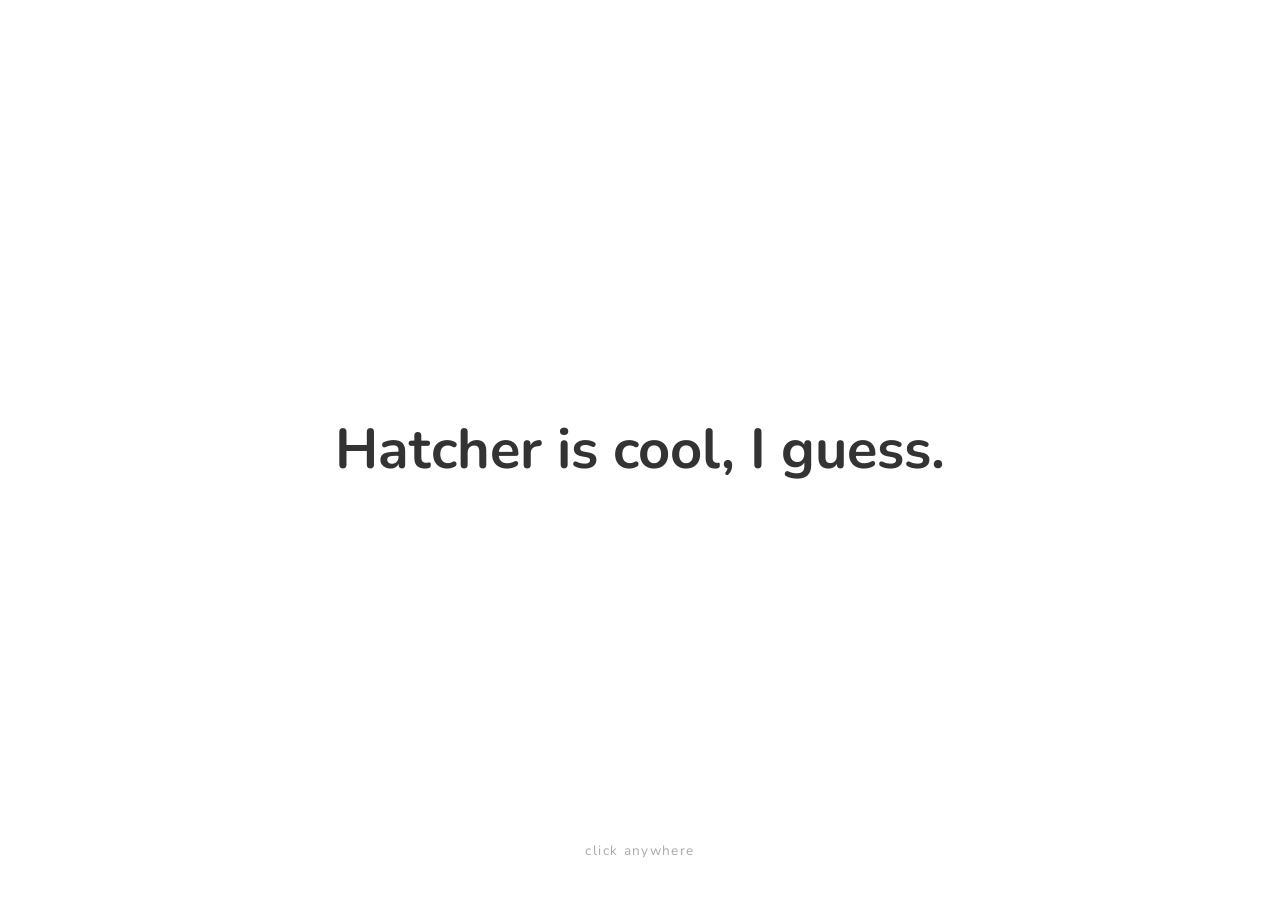
==== index.html @ 6a321640 "Initial: Hatcher landing page with click-activated transformation" ====
<!DOCTYPE html>
<html lang="en">
<head>
  <meta charset="UTF-8">
  <meta name="viewport" content="width=device-width, initial-scale=1.0">
  <title>Hatcher</title>
  <link href="https://fonts.googleapis.com/css2?family=Nunito:wght@400;700&family=Playfair+Display:wght@400;700&display=swap" rel="stylesheet">
  <style>
    *, *::before, *::after { margin: 0; padding: 0; box-sizing: border-box; }

    body {
      width: 100vw;
      height: 100vh;
      overflow: hidden;
      background: #ffffff;
      display: flex;
      align-items: center;
      justify-content: center;
      cursor: pointer;
      transition: background 1.5s cubic-bezier(0.4, 0, 0.2, 1);
      font-family: 'Nunito', sans-serif;
    }

    body.activated {
      background: linear-gradient(135deg, #0a0e27 0%, #1a1a5e 40%, #2563eb 100%);
    }

    .content {
      text-align: center;
      position: relative;
      z-index: 2;
    }

    /* Main text — casual mode */
    .text-casual {
      font-family: 'Nunito', sans-serif;
      font-size: clamp(2rem, 5vw, 3.5rem);
      font-weight: 700;
      color: #333;
      transition: all 1.2s cubic-bezier(0.4, 0, 0.2, 1);
      animation: wobble 3s ease-in-out infinite;
      line-height: 1.4;
    }

    body.activated .text-casual {
      opacity: 0;
      transform: scale(0.95);
    }

    /* Main text — professional mode */
    .text-pro {
      font-family: 'Playfair Display', serif;
      font-size: clamp(2.5rem, 6vw, 4.5rem);
      font-weight: 700;
      color: #fff;
      letter-spacing: 0.04em;
      opacity: 0;
      transform: scale(0.8);
      transition: all 1.4s cubic-bezier(0.4, 0, 0.2, 1) 0.3s;
      text-shadow: 0 0 40px rgba(37, 99, 235, 0.5), 0 0 80px rgba(37, 99, 235, 0.2);
      position: absolute;
      top: 50%;
      left: 50%;
      transform: translate(-50%, -50%) scale(0.8);
      white-space: nowrap;
    }

    body.activated .text-pro {
      opacity: 1;
      transform: translate(-50%, -50%) scale(1);
    }

    /* Tagline */
    .tagline {
      font-family: 'Nunito', sans-serif;
      font-size: clamp(0.9rem, 2vw, 1.3rem);
      color: rgba(255, 255, 255, 0.6);
      letter-spacing: 0.15em;
      text-transform: uppercase;
      opacity: 0;
      transform: translateY(20px);
      transition: all 1s cubic-bezier(0.4, 0, 0.2, 1) 1s;
      position: absolute;
      top: calc(50% + 3rem);
      left: 50%;
      transform: translate(-50%, 20px);
      white-space: nowrap;
    }

    body.activated .tagline {
      opacity: 1;
      transform: translate(-50%, 0);
    }

    /* Click hint */
    .hint {
      position: fixed;
      bottom: 2.5rem;
      left: 50%;
      transform: translateX(-50%);
      font-size: 0.85rem;
      color: #aaa;
      letter-spacing: 0.1em;
      animation: pulse 2s ease-in-out infinite;
      transition: opacity 0.6s ease;
      z-index: 3;
    }

    body.activated .hint {
      opacity: 0;
      pointer-events: none;
    }

    /* Sparkle particles */
    .sparkle {
      position: fixed;
      pointer-events: none;
      border-radius: 50%;
      z-index: 10;
      animation: sparkle-fly 1.2s cubic-bezier(0.25, 0.46, 0.45, 0.94) forwards;
    }

    /* Floating shapes */
    .floating-shape {
      position: fixed;
      pointer-events: none;
      z-index: 1;
      opacity: 0;
      transition: opacity 2s ease 0.5s;
    }

    body.activated .floating-shape {
      opacity: 1;
      animation: float-drift linear infinite;
    }

    @keyframes wobble {
      0%, 100% { transform: translateY(0) rotate(0deg); }
      25% { transform: translateY(-4px) rotate(-0.5deg); }
      75% { transform: translateY(4px) rotate(0.5deg); }
    }

    @keyframes pulse {
      0%, 100% { opacity: 0.4; }
      50% { opacity: 0.8; }
    }

    @keyframes sparkle-fly {
      0% { transform: translate(0, 0) scale(1); opacity: 1; }
      100% { transform: translate(var(--tx), var(--ty)) scale(0); opacity: 0; }
    }

    @keyframes float-drift {
      0% { transform: translateY(110vh) rotate(0deg); }
      100% { transform: translateY(-20vh) rotate(360deg); }
    }

    /* Responsive */
    @media (max-width: 600px) {
      .text-pro { font-size: 2rem; }
      .tagline { font-size: 0.75rem; top: calc(50% + 2.2rem); }
    }
  </style>
</head>
<body>
  <div class="content">
    <div class="text-casual">Hatcher is cool, I guess.</div>
    <div class="text-pro">Hatcher is cool!</div>
  </div>
  <div class="tagline">Transforming developer workflows</div>
  <div class="hint">click anywhere</div>

  <script>
    let activated = false;

    document.body.addEventListener('click', function(e) {
      if (activated) return;
      activated = true;

      // Trigger the transformation
      document.body.classList.add('activated');

      // Spawn sparkles at click point
      for (let i = 0; i < 24; i++) {
        spawnSparkle(e.clientX, e.clientY);
      }

      // Spawn floating shapes after a beat
      setTimeout(spawnShapes, 800);
    });

    function spawnSparkle(cx, cy) {
      const sparkle = document.createElement('div');
      sparkle.className = 'sparkle';

      const size = Math.random() * 6 + 2;
      const angle = Math.random() * Math.PI * 2;
      const distance = Math.random() * 200 + 80;
      const tx = Math.cos(angle) * distance;
      const ty = Math.sin(angle) * distance;

      const colors = ['#2563eb', '#60a5fa', '#93c5fd', '#ffffff', '#c4b5fd', '#818cf8'];
      const color = colors[Math.floor(Math.random() * colors.length)];

      sparkle.style.cssText = `
        left: ${cx}px; top: ${cy}px;
        width: ${size}px; height: ${size}px;
        background: ${color};
        box-shadow: 0 0 ${size * 2}px ${color};
        --tx: ${tx}px; --ty: ${ty}px;
      `;

      document.body.appendChild(sparkle);
      setTimeout(() => sparkle.remove(), 1200);
    }

    function spawnShapes() {
      const shapes = [
        { type: 'circle', size: 60, color: 'rgba(37, 99, 235, 0.08)' },
        { type: 'circle', size: 40, color: 'rgba(96, 165, 250, 0.06)' },
        { type: 'circle', size: 80, color: 'rgba(139, 92, 246, 0.05)' },
        { type: 'diamond', size: 30, color: 'rgba(37, 99, 235, 0.1)' },
        { type: 'diamond', size: 20, color: 'rgba(96, 165, 250, 0.08)' },
        { type: 'circle', size: 50, color: 'rgba(255, 255, 255, 0.04)' },
        { type: 'diamond', size: 35, color: 'rgba(139, 92, 246, 0.06)' },
      ];

      shapes.forEach((shape, i) => {
        const el = document.createElement('div');
        el.className = 'floating-shape';

        const left = Math.random() * 100;
        const duration = Math.random() * 15 + 15;
        const delay = Math.random() * 5;

        if (shape.type === 'circle') {
          el.style.cssText = `
            left: ${left}%;
            width: ${shape.size}px;
            height: ${shape.size}px;
            border-radius: 50%;
            border: 1px solid ${shape.color};
            background: ${shape.color.replace(/[\d.]+\)$/, '0.02)')};
            animation-duration: ${duration}s;
            animation-delay: ${delay}s;
          `;
        } else {
          el.style.cssText = `
            left: ${left}%;
            width: ${shape.size}px;
            height: ${shape.size}px;
            transform: rotate(45deg);
            border: 1px solid ${shape.color};
            background: ${shape.color.replace(/[\d.]+\)$/, '0.03)')};
            animation-duration: ${duration}s;
            animation-delay: ${delay}s;
          `;
        }

        document.body.appendChild(el);
      });
    }
  </script>
</body>
</html>
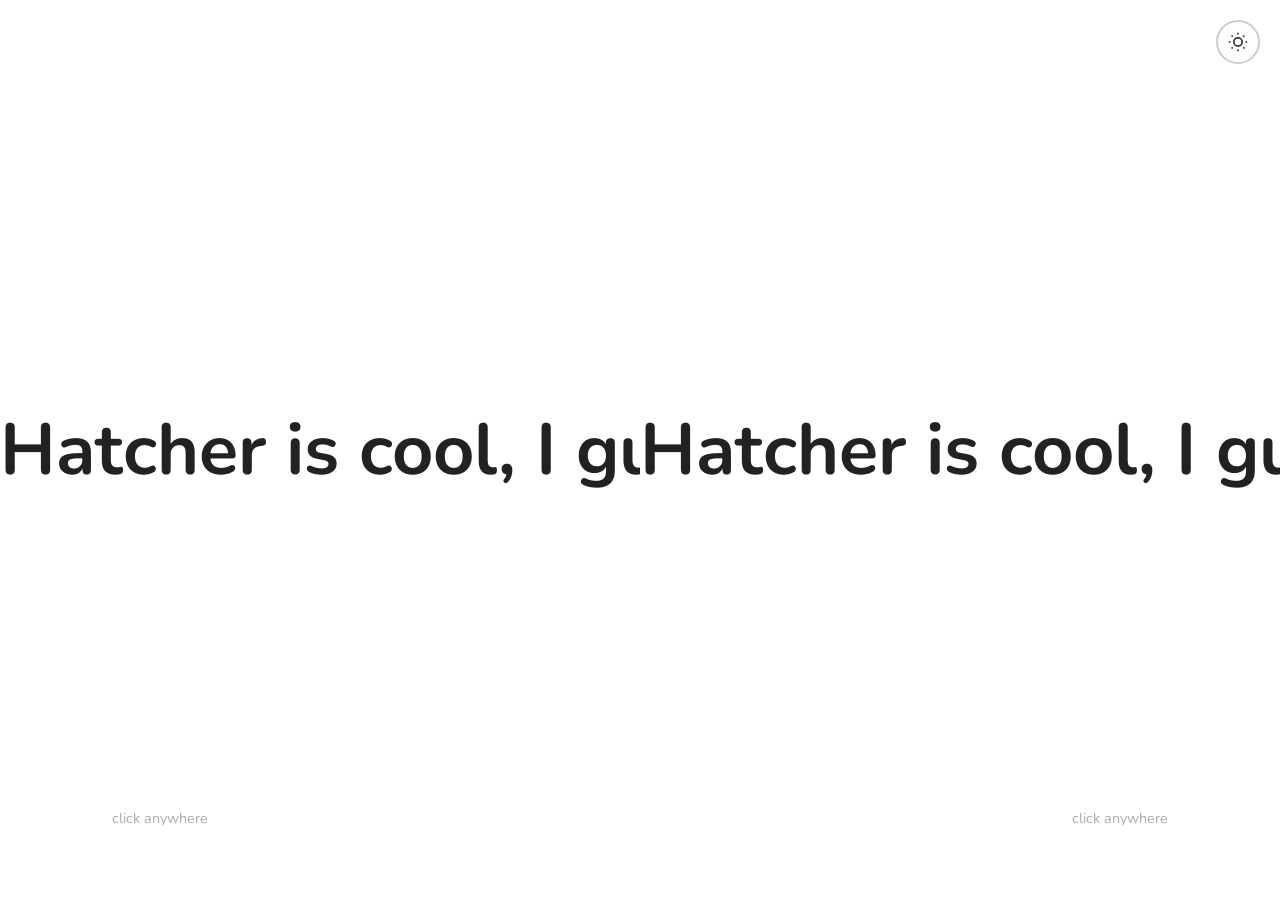
==== commit b0cdecfb: "Replace with Hatcher landing page + easter egg (click 5x Shift+A splits panels, reveals AI site)" ====
--- a/index.html
+++ b/index.html
@@ -1,265 +1,365 @@
 <!DOCTYPE html>
 <html lang="en">
 <head>
-  <meta charset="UTF-8">
-  <meta name="viewport" content="width=device-width, initial-scale=1.0">
-  <title>Hatcher</title>
-  <link href="https://fonts.googleapis.com/css2?family=Nunito:wght@400;700&family=Playfair+Display:wght@400;700&display=swap" rel="stylesheet">
-  <style>
-    *, *::before, *::after { margin: 0; padding: 0; box-sizing: border-box; }
-
-    body {
-      width: 100vw;
-      height: 100vh;
-      overflow: hidden;
-      background: #ffffff;
-      display: flex;
-      align-items: center;
-      justify-content: center;
-      cursor: pointer;
-      transition: background 1.5s cubic-bezier(0.4, 0, 0.2, 1);
-      font-family: 'Nunito', sans-serif;
-    }
-
-    body.activated {
-      background: linear-gradient(135deg, #0a0e27 0%, #1a1a5e 40%, #2563eb 100%);
-    }
-
-    .content {
-      text-align: center;
-      position: relative;
-      z-index: 2;
-    }
-
-    /* Main text — casual mode */
-    .text-casual {
-      font-family: 'Nunito', sans-serif;
-      font-size: clamp(2rem, 5vw, 3.5rem);
-      font-weight: 700;
-      color: #333;
-      transition: all 1.2s cubic-bezier(0.4, 0, 0.2, 1);
-      animation: wobble 3s ease-in-out infinite;
-      line-height: 1.4;
-    }
-
-    body.activated .text-casual {
-      opacity: 0;
-      transform: scale(0.95);
-    }
-
-    /* Main text — professional mode */
-    .text-pro {
-      font-family: 'Playfair Display', serif;
-      font-size: clamp(2.5rem, 6vw, 4.5rem);
-      font-weight: 700;
-      color: #fff;
-      letter-spacing: 0.04em;
-      opacity: 0;
-      transform: scale(0.8);
-      transition: all 1.4s cubic-bezier(0.4, 0, 0.2, 1) 0.3s;
-      text-shadow: 0 0 40px rgba(37, 99, 235, 0.5), 0 0 80px rgba(37, 99, 235, 0.2);
-      position: absolute;
-      top: 50%;
-      left: 50%;
-      transform: translate(-50%, -50%) scale(0.8);
-      white-space: nowrap;
-    }
-
-    body.activated .text-pro {
-      opacity: 1;
-      transform: translate(-50%, -50%) scale(1);
-    }
-
-    /* Tagline */
-    .tagline {
-      font-family: 'Nunito', sans-serif;
-      font-size: clamp(0.9rem, 2vw, 1.3rem);
-      color: rgba(255, 255, 255, 0.6);
-      letter-spacing: 0.15em;
-      text-transform: uppercase;
-      opacity: 0;
-      transform: translateY(20px);
-      transition: all 1s cubic-bezier(0.4, 0, 0.2, 1) 1s;
-      position: absolute;
-      top: calc(50% + 3rem);
-      left: 50%;
-      transform: translate(-50%, 20px);
-      white-space: nowrap;
-    }
-
-    body.activated .tagline {
-      opacity: 1;
-      transform: translate(-50%, 0);
-    }
-
-    /* Click hint */
-    .hint {
-      position: fixed;
-      bottom: 2.5rem;
-      left: 50%;
-      transform: translateX(-50%);
-      font-size: 0.85rem;
-      color: #aaa;
-      letter-spacing: 0.1em;
-      animation: pulse 2s ease-in-out infinite;
-      transition: opacity 0.6s ease;
-      z-index: 3;
-    }
-
-    body.activated .hint {
-      opacity: 0;
-      pointer-events: none;
-    }
-
-    /* Sparkle particles */
-    .sparkle {
-      position: fixed;
-      pointer-events: none;
-      border-radius: 50%;
-      z-index: 10;
-      animation: sparkle-fly 1.2s cubic-bezier(0.25, 0.46, 0.45, 0.94) forwards;
-    }
-
-    /* Floating shapes */
-    .floating-shape {
-      position: fixed;
-      pointer-events: none;
-      z-index: 1;
-      opacity: 0;
-      transition: opacity 2s ease 0.5s;
-    }
-
-    body.activated .floating-shape {
-      opacity: 1;
-      animation: float-drift linear infinite;
-    }
-
-    @keyframes wobble {
-      0%, 100% { transform: translateY(0) rotate(0deg); }
-      25% { transform: translateY(-4px) rotate(-0.5deg); }
-      75% { transform: translateY(4px) rotate(0.5deg); }
-    }
-
-    @keyframes pulse {
-      0%, 100% { opacity: 0.4; }
-      50% { opacity: 0.8; }
-    }
-
-    @keyframes sparkle-fly {
-      0% { transform: translate(0, 0) scale(1); opacity: 1; }
-      100% { transform: translate(var(--tx), var(--ty)) scale(0); opacity: 0; }
-    }
-
-    @keyframes float-drift {
-      0% { transform: translateY(110vh) rotate(0deg); }
-      100% { transform: translateY(-20vh) rotate(360deg); }
-    }
-
-    /* Responsive */
-    @media (max-width: 600px) {
-      .text-pro { font-size: 2rem; }
-      .tagline { font-size: 0.75rem; top: calc(50% + 2.2rem); }
-    }
-  </style>
+<meta charset="UTF-8">
+<meta name="viewport" content="width=device-width, initial-scale=1.0">
+<title>Hatcher</title>
+<link href="https://fonts.googleapis.com/css2?family=Nunito:wght@400;700&display=swap" rel="stylesheet">
+<style>
+* { margin: 0; padding: 0; box-sizing: border-box; }
+html, body { width: 100%; height: 100%; overflow: hidden; background: #0a0e27; font-family: 'Nunito', sans-serif; }
+body.easter-egg { overflow-y: auto; }
+
+/* AI site behind the overlay */
+#ai-site {
+  position: fixed; inset: 0; z-index: 0;
+  overflow-y: auto; background: #06060a;
+  opacity: 0; transition: opacity 0.8s ease 0.4s;
+  pointer-events: none;
+}
+#ai-site.visible { opacity: 1; pointer-events: auto; }
+
+/* Hatcher overlay — splits into two panels via JS */
+#hatcher-wrap {
+  position: fixed; inset: 0; z-index: 10;
+  display: flex;
+  transition: none;
+}
+.hatch-half {
+  flex: 1;
+  position: relative;
+  overflow: hidden;
+  background: #fff;
+  transition: transform 1.2s cubic-bezier(0.77, 0, 0.18, 1);
+  transform: translateX(0);
+}
+body.dark .hatch-half { background: #2a2a2a; }
+
+body.easter-egg .hatch-half.left  { transform: translateX(-100%); }
+body.easter-egg .hatch-half.right { transform: translateX(100%); }
+body.easter-egg #hatcher-wrap { pointer-events: none; }
+
+/* Each half repeats the scene, clipped to its side */
+.half-scene {
+  position: absolute;
+  top: 0;
+  width: 200%;
+  height: 100%;
+}
+.hatch-half.left  .half-scene { left: 0; clip-path: inset(0 50% 0 0); }
+.hatch-half.right .half-scene { left: -100%; clip-path: inset(0 0 0 50%); }
+
+canvas {
+  position: absolute;
+  top: 0;
+  width: 50%;
+  height: 100%;
+  z-index: 2;
+  pointer-events: none;
+  display: block;
+}
+canvas.active { pointer-events: auto; }
+.hatch-half.right .half-scene canvas { left: 0; }
+
+.scene-text {
+  position: absolute;
+  top: 50%;
+  width: 50%;
+  transform: translateY(-50%);
+  z-index: 1;
+  text-align: center;
+  pointer-events: none;
+}
+.hatch-half.left  .scene-text { left: 0; }
+.hatch-half.right .scene-text { left: 50%; }
+
+h1 { font-size: clamp(2rem, 6vw, 4.5rem); font-weight: 700; color: #222; display: inline-block; white-space: nowrap; transition: color 0.4s; }
+body.dark h1 { color: #fff; }
+.title-casual { animation: wobble 3s ease-in-out infinite; display: inline; }
+.title-pro { opacity: 0; letter-spacing: 0.04em; display: none; }
+.title-pro .glow { text-shadow: 0 0 30px rgba(99, 102, 241, 0.25); }
+
+.letter { display: inline-block; transition: opacity 0.3s; }
+
+@keyframes wobble { 0%, 100% { transform: translateY(0) rotate(0deg); } 25% { transform: translateY(-4px) rotate(-0.5deg); } 75% { transform: translateY(4px) rotate(0.5deg); } }
+
+.scene-hint {
+  position: absolute; bottom: 8%;
+  z-index: 1;
+  pointer-events: none;
+  white-space: nowrap;
+  animation: pulse 2s ease-in-out infinite;
+  font-size: 0.9rem;
+  color: #aaa;
+  width: 50%;
+  text-align: center;
+}
+body.dark .scene-hint { color: #666; }
+.hatch-half.left  .scene-hint { left: 0; }
+.hatch-half.right .scene-hint { left: 50%; }
+@keyframes pulse { 0%, 100% { opacity: 0.4; } 50% { opacity: 1; } }
+
+#darkBtn {
+  position: fixed; top: 20px; right: 20px; z-index: 20;
+  width: 44px; height: 44px; border-radius: 50%;
+  border: 2px solid #ccc; background: #fff; color: #333;
+  font-size: 1.2rem; cursor: pointer;
+  display: flex; align-items: center; justify-content: center;
+  transition: all 0.3s;
+}
+body.dark #darkBtn { background: #444; border-color: #666; color: #fff; }
+body.easter-egg #darkBtn { display: none; }
+
+#egg-counter {
+  position: fixed; top: 20px; left: 20px; z-index: 20;
+  background: rgba(0,0,0,0.65); color: #fff;
+  padding: 6px 14px; border-radius: 20px;
+  font-size: 0.8rem; font-family: 'Nunito', sans-serif;
+  opacity: 0; transition: opacity 0.3s;
+  pointer-events: none; white-space: nowrap;
+}
+#egg-counter.show { opacity: 1; }
+body.easter-egg #egg-counter { display: none; }
+</style>
 </head>
 <body>
-  <div class="content">
-    <div class="text-casual">Hatcher is cool, I guess.</div>
-    <div class="text-pro">Hatcher is cool!</div>
+
+<div id="egg-counter"></div>
+
+<button id="darkBtn" title="Toggle dark mode">
+<svg width="20" height="20" viewBox="0 0 24 24" fill="none" stroke="currentColor" stroke-width="2"><circle cx="12" cy="12" r="5"/><line x1="12" y1="1" x2="12" y2="3"/><line x1="12" y1="21" x2="12" y2="23"/><line x1="4.22" y1="4.22" x2="5.64" y2="5.64"/><line x1="18.36" y1="18.36" x2="19.78" y2="19.78"/><line x1="1" y1="12" x2="3" y2="12"/><line x1="21" y1="12" x2="23" y2="12"/><line x1="4.22" y1="19.78" x2="5.64" y2="18.36"/><line x1="18.36" y1="5.64" x2="19.78" y2="4.22"/></svg>
+</button>
+
+<div id="ai-site"></div>
+
+<div id="hatcher-wrap">
+  <!-- LEFT HALF -->
+  <div class="hatch-half left">
+    <div class="half-scene">
+      <canvas></canvas>
+      <div class="scene-text">
+        <h1><span class="title-casual">Hatcher is cool, <span class="iguess"><span class="letter">I</span> <span class="letter">g</span><span class="letter">u</span><span class="letter">e</span><span class="letter">s</span><span class="letter">s</span></span><span class="period">.</span></span><span class="title-pro"><span class="glow">Hatcher is cool!</span></span></h1>
+      </div>
+    </div>
+    <div class="scene-hint">click anywhere</div>
   </div>
-  <div class="tagline">Transforming developer workflows</div>
-  <div class="hint">click anywhere</div>
-
-  <script>
-    let activated = false;
-
-    document.body.addEventListener('click', function(e) {
-      if (activated) return;
-      activated = true;
-
-      // Trigger the transformation
-      document.body.classList.add('activated');
-
-      // Spawn sparkles at click point
-      for (let i = 0; i < 24; i++) {
-        spawnSparkle(e.clientX, e.clientY);
+  <!-- RIGHT HALF -->
+  <div class="hatch-half right">
+    <div class="half-scene">
+      <canvas></canvas>
+      <div class="scene-text">
+        <h1><span class="title-casual">Hatcher is cool, <span class="iguess"><span class="letter">I</span> <span class="letter">g</span><span class="letter">u</span><span class="letter">e</span><span class="letter">s</span><span class="letter">s</span></span><span class="period">.</span></span><span class="title-pro"><span class="glow">Hatcher is cool!</span></span></h1>
+      </div>
+    </div>
+    <div class="scene-hint">click anywhere</div>
+  </div>
+</div>
+
+<script>
+// ===== EASTER EGG: click 5x then Shift+A =====
+let clickCount = 0;
+const eggBadge = document.getElementById('egg-counter');
+
+document.addEventListener('click', () => {
+  if (document.body.classList.contains('easter-egg')) return;
+  clickCount++;
+  eggBadge.textContent = clickCount + ' / 5';
+  eggBadge.classList.add('show');
+  clearTimeout(window._et);
+  if (clickCount < 5) {
+    window._et = setTimeout(() => eggBadge.classList.remove('show'), 1500);
+  } else {
+    eggBadge.textContent = '\u2713 5 / 5 \u2014 hold Shift + press A';
+    window._et = setTimeout(() => eggBadge.classList.remove('show'), 2500);
+  }
+}, true);
+
+document.addEventListener('keydown', function(e) {
+  if (clickCount >= 5 && e.shiftKey && (e.key === 'a' || e.key === 'A')) {
+    document.body.classList.add('easter-egg');
+    const ai = document.getElementById('ai-site');
+    ai.classList.add('visible');
+    fetch('ai-site/index.html')
+      .then(r => r.text())
+      .then(html => {
+        ai.innerHTML = html;
+        ai.querySelectorAll('script').forEach(s => {
+          const ns = document.createElement('script');
+          Array.from(s.attributes).forEach(a => ns.setAttribute(a.name, a.value));
+          ns.textContent = s.textContent;
+          s.parentNode.replaceChild(ns, s);
+        });
+      })
+      .catch(() => { ai.innerHTML = '<iframe src="ai-site/index.html" style="width:100%;height:100%;border:none;"></iframe>'; });
+  }
+});
+
+// ===== HATCHER PHYSICS =====
+const canvases = document.querySelectorAll('.hatch-half canvas');
+const ctxL = canvases[0].getContext('2d');
+const ctxR = canvases[1].getContext('2d');
+
+let W, H, dpr;
+let particles = [];
+let dragging = null, dragOffX = 0, dragOffY = 0;
+let activated = false;
+let prevPointer = null, prevTime = 0, throwVx = 0, throwVy = 0;
+
+const COLORS = ['#f472b6','#a78bfa','#60a5fa','#34d399','#fbbf24','#fb923c','#f87171','#c084fc','#22d3ee','#e879f9'];
+
+function resize() {
+  dpr = window.devicePixelRatio || 1;
+  W = window.innerWidth; H = window.innerHeight;
+  const hw = Math.ceil(W * 0.5);
+  canvases.forEach(c => { c.width = hw * dpr; c.height = H * dpr; });
+  ctxL.setTransform(dpr, 0, 0, dpr, 0, 0);
+  ctxR.setTransform(dpr, 0, 0, dpr, 0, 0);
+}
+resize();
+window.addEventListener('resize', resize);
+
+// Sync dark mode for right half (body class covers it via CSS)
+
+class Ball {
+  constructor(x, y, vx, vy, r, color) {
+    this.x = x; this.y = y; this.vx = vx; this.vy = vy; this.r = r; this.color = color; this.grounded = false;
+  }
+  update(dt) {
+    if (this === dragging) return;
+    this.vy += 1200 * dt;
+    this.x += this.vx * dt; this.y += this.vy * dt;
+    this.vx *= 0.998;
+    if (this.y + this.r > H) { this.y = H - this.r; this.vy *= -0.5; this.vx *= 0.85; if (Math.abs(this.vy) < 30) this.vy = 0; }
+    if (this.y - this.r < 0) { this.y = this.r; this.vy *= -0.5; }
+    if (this.x - this.r < 0) { this.x = this.r; this.vx *= -0.7; }
+    if (this.x + this.r > W) { this.x = W - this.r; this.vx *= -0.7; }
+  }
+  draw(ctx, ox) {
+    ctx.beginPath(); ctx.arc(this.x - ox, this.y, this.r, 0, Math.PI*2); ctx.fillStyle = this.color; ctx.fill();
+    ctx.beginPath(); ctx.arc(this.x - ox - this.r*0.25, this.y - this.r*0.25, this.r*0.35, 0, Math.PI*2); ctx.fillStyle = 'rgba(255,255,255,0.35)'; ctx.fill();
+  }
+}
+
+function collideBalls() {
+  for (let i = 0; i < particles.length; i++)
+    for (let j = i+1; j < particles.length; j++) {
+      const a=particles[i],b=particles[j],dx=b.x-a.x,dy=b.y-a.y,d=Math.sqrt(dx*dx+dy*dy),md=a.r+b.r;
+      if (d<md&&d>0) {
+        const nx=dx/d,ny=dy/d,o=md-d;
+        a.x-=nx*o*0.5;a.y-=ny*o*0.5;b.x+=nx*o*0.5;b.y+=ny*o*0.5;
+        const rvx=a.vx-b.vx,rvy=a.vy-b.vy,dot=rvx*nx+rvy*ny;
+        if(dot>0){a.vx-=dot*nx*0.5;a.vy-=dot*ny*0.5;b.vx+=dot*nx*0.5;b.vy+=dot*ny*0.5;}
       }
-
-      // Spawn floating shapes after a beat
-      setTimeout(spawnShapes, 800);
+    }
+}
+
+function spawnBurst(x, y, n) {
+  for (let i = 0; i < n; i++) {
+    const a = Math.random()*Math.PI*2, s = 80+Math.random()*350;
+    particles.push(new Ball(x, y, Math.cos(a)*s, Math.sin(a)*s-200, 5+Math.random()*12, COLORS[Math.floor(Math.random()*COLORS.length)]));
+  }
+}
+
+function activate() {
+  if (activated) return;
+  activated = true;
+  document.querySelectorAll('.scene-hint').forEach(h => {
+    h.style.transition = 'opacity 0.5s'; h.style.opacity = '0';
+    setTimeout(() => h.style.display = 'none', 500);
+  });
+  document.querySelectorAll('.iguess').forEach(iguess => {
+    const letters = iguess.querySelectorAll('.letter');
+    let delay = 0;
+    letters.forEach(el => {
+      setTimeout(() => {
+        const r = el.getBoundingClientRect();
+        spawnBurst(r.left + r.width/2, r.top + r.height/2, 5+Math.random()*4|0);
+        el.style.opacity = '0';
+      }, delay);
+      delay += 100;
     });
-
-    function spawnSparkle(cx, cy) {
-      const sparkle = document.createElement('div');
-      sparkle.className = 'sparkle';
-
-      const size = Math.random() * 6 + 2;
-      const angle = Math.random() * Math.PI * 2;
-      const distance = Math.random() * 200 + 80;
-      const tx = Math.cos(angle) * distance;
-      const ty = Math.sin(angle) * distance;
-
-      const colors = ['#2563eb', '#60a5fa', '#93c5fd', '#ffffff', '#c4b5fd', '#818cf8'];
-      const color = colors[Math.floor(Math.random() * colors.length)];
-
-      sparkle.style.cssText = `
-        left: ${cx}px; top: ${cy}px;
-        width: ${size}px; height: ${size}px;
-        background: ${color};
-        box-shadow: 0 0 ${size * 2}px ${color};
-        --tx: ${tx}px; --ty: ${ty}px;
-      `;
-
-      document.body.appendChild(sparkle);
-      setTimeout(() => sparkle.remove(), 1200);
+    const half = iguess.closest('.hatch-half');
+    setTimeout(() => {
+      const p = half.querySelector('.period');
+      if (p) { p.style.transition = 'opacity 0.3s'; p.style.opacity = '0'; }
+    }, delay);
+    setTimeout(() => {
+      const c = half.querySelector('.title-casual');
+      const pro = half.querySelector('.title-pro');
+      if (c) { c.style.transition = 'opacity 0.4s'; c.style.opacity = '0'; }
+      setTimeout(() => {
+        if (c) c.style.display = 'none';
+        if (pro) { pro.style.display = 'inline'; requestAnimationFrame(() => { pro.style.transition = 'opacity 0.6s'; pro.style.opacity = '1'; }); }
+      }, 400);
+    }, delay + 200);
+  });
+  canvases.forEach(c => c.classList.add('active'));
+}
+
+function getPointer(e) {
+  return e.touches ? { x: e.touches[0].clientX, y: e.touches[0].clientY } : { x: e.clientX, y: e.clientY };
+}
+
+function onDown(e) {
+  if (!activated) { activate(); return; }
+  const p = getPointer(e);
+  for (let i = particles.length - 1; i >= 0; i--) {
+    const b = particles[i], dx = p.x - b.x, dy = p.y - b.y;
+    if (dx*dx+dy*dy < b.r*b.r*2.5) {
+      dragging = b; dragOffX = dx; dragOffY = dy;
+      prevPointer = { x: p.x, y: p.y }; prevTime = performance.now();
+      throwVx = 0; throwVy = 0; e.preventDefault(); return;
     }
-
-    function spawnShapes() {
-      const shapes = [
-        { type: 'circle', size: 60, color: 'rgba(37, 99, 235, 0.08)' },
-        { type: 'circle', size: 40, color: 'rgba(96, 165, 250, 0.06)' },
-        { type: 'circle', size: 80, color: 'rgba(139, 92, 246, 0.05)' },
-        { type: 'diamond', size: 30, color: 'rgba(37, 99, 235, 0.1)' },
-        { type: 'diamond', size: 20, color: 'rgba(96, 165, 250, 0.08)' },
-        { type: 'circle', size: 50, color: 'rgba(255, 255, 255, 0.04)' },
-        { type: 'diamond', size: 35, color: 'rgba(139, 92, 246, 0.06)' },
-      ];
-
-      shapes.forEach((shape, i) => {
-        const el = document.createElement('div');
-        el.className = 'floating-shape';
-
-        const left = Math.random() * 100;
-        const duration = Math.random() * 15 + 15;
-        const delay = Math.random() * 5;
-
-        if (shape.type === 'circle') {
-          el.style.cssText = `
-            left: ${left}%;
-            width: ${shape.size}px;
-            height: ${shape.size}px;
-            border-radius: 50%;
-            border: 1px solid ${shape.color};
-            background: ${shape.color.replace(/[\d.]+\)$/, '0.02)')};
-            animation-duration: ${duration}s;
-            animation-delay: ${delay}s;
-          `;
-        } else {
-          el.style.cssText = `
-            left: ${left}%;
-            width: ${shape.size}px;
-            height: ${shape.size}px;
-            transform: rotate(45deg);
-            border: 1px solid ${shape.color};
-            background: ${shape.color.replace(/[\d.]+\)$/, '0.03)')};
-            animation-duration: ${duration}s;
-            animation-delay: ${delay}s;
-          `;
-        }
-
-        document.body.appendChild(el);
-      });
+  }
+}
+
+function onMove(e) {
+  if (!dragging) return;
+  const p = getPointer(e), now = performance.now(), dt = Math.min((now-prevTime)/1000, 0.1);
+  if (dt > 0.001) { throwVx = (p.x-prevPointer.x)/dt; throwVy = (p.y-prevPointer.y)/dt; }
+  prevPointer = { x: p.x, y: p.y }; prevTime = now;
+  dragging.x = p.x - dragOffX; dragging.y = p.y - dragOffY;
+  e.preventDefault();
+}
+
+function onUp(e) {
+  if (dragging) { dragging.vx = throwVx*0.25; dragging.vy = throwVy*0.25; dragging = null; throwVx = 0; throwVy = 0; }
+}
+
+canvases.forEach(c => {
+  c.addEventListener('mousedown', onDown);
+  c.addEventListener('mousemove', onMove);
+  c.addEventListener('mouseup', onUp);
+  c.addEventListener('touchstart', onDown, { passive: false });
+  c.addEventListener('touchend', onUp);
+});
+
+document.getElementById('hatcher-wrap').addEventListener('click', e => { if (!activated) activate(); });
+
+const hw = () => W * 0.5;
+let lt = performance.now();
+function loop(now) {
+  const dt = Math.min((now-lt)/1000, 0.05); lt = now;
+  ctxL.clearRect(0, 0, canvases[0].width/dpr, H);
+  ctxR.clearRect(0, 0, canvases[1].width/dpr, H);
+  for (const p of particles) p.update(dt);
+  collideBalls();
+  const hwv = hw();
+  for (const p of particles) {
+    if (p.x <= W) {
+      if (p.x < hwv + p.r) p.draw(ctxL, 0);
+      if (p.x > hwv - p.r) p.draw(ctxR, hwv);
     }
-  </script>
+  }
+  requestAnimationFrame(loop);
+}
+requestAnimationFrame(loop);
+
+// Dark mode sync
+document.getElementById('darkBtn').addEventListener('click', e => {
+  e.stopPropagation();
+  document.body.classList.toggle('dark');
+});
+</script>
 </body>
-</html>
+</html>
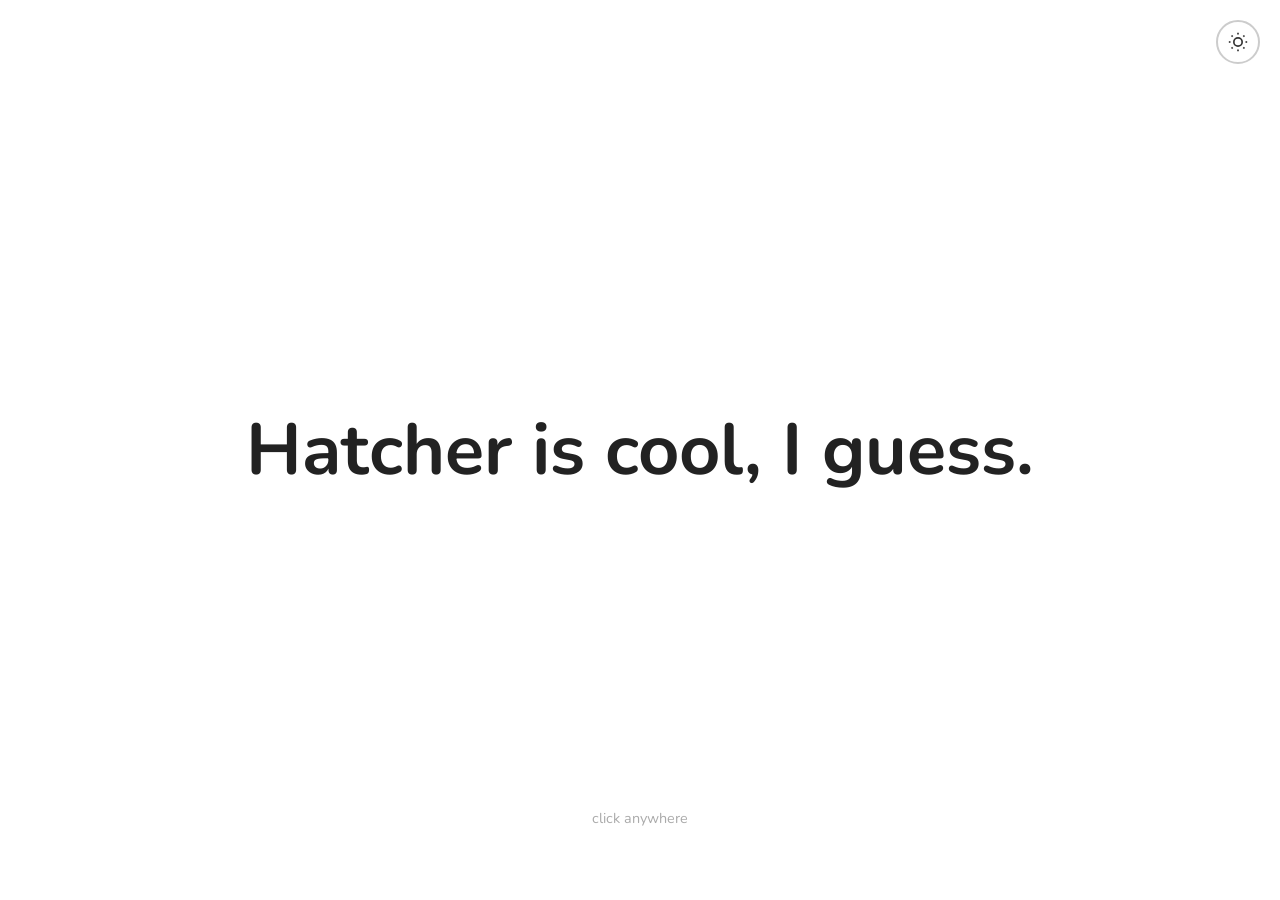
==== commit 363cb6e8: "Fix: single overlay split via JS with frozen canvas, AI site as iframe for proper rendering" ====
--- a/index.html
+++ b/index.html
@@ -8,96 +8,69 @@
 <style>
 * { margin: 0; padding: 0; box-sizing: border-box; }
 html, body { width: 100%; height: 100%; overflow: hidden; background: #0a0e27; font-family: 'Nunito', sans-serif; }
-body.easter-egg { overflow-y: auto; }
-
-/* AI site behind the overlay */
-#ai-site {
+
+/* AI site iframe — sits behind overlay, invisible until egg */
+#ai-frame {
   position: fixed; inset: 0; z-index: 0;
-  overflow-y: auto; background: #06060a;
-  opacity: 0; transition: opacity 0.8s ease 0.4s;
+  width: 100%; height: 100%;
+  border: none;
+  opacity: 0;
+  transition: opacity 0.8s ease 0.4s;
   pointer-events: none;
 }
-#ai-site.visible { opacity: 1; pointer-events: auto; }
-
-/* Hatcher overlay — splits into two panels via JS */
-#hatcher-wrap {
+#ai-frame.visible { opacity: 1; pointer-events: auto; }
+
+/* The single overlay that completely covers the AI site */
+#overlay {
   position: fixed; inset: 0; z-index: 10;
-  display: flex;
-  transition: none;
-}
-.hatch-half {
-  flex: 1;
-  position: relative;
+  background: #fff;
   overflow: hidden;
-  background: #fff;
-  transition: transform 1.2s cubic-bezier(0.77, 0, 0.18, 1);
-  transform: translateX(0);
-}
-body.dark .hatch-half { background: #2a2a2a; }
-
-body.easter-egg .hatch-half.left  { transform: translateX(-100%); }
-body.easter-egg .hatch-half.right { transform: translateX(100%); }
-body.easter-egg #hatcher-wrap { pointer-events: none; }
-
-/* Each half repeats the scene, clipped to its side */
-.half-scene {
-  position: absolute;
-  top: 0;
-  width: 200%;
-  height: 100%;
-}
-.hatch-half.left  .half-scene { left: 0; clip-path: inset(0 50% 0 0); }
-.hatch-half.right .half-scene { left: -100%; clip-path: inset(0 0 0 50%); }
-
-canvas {
+}
+body.dark #overlay { background: #2a2a2a; }
+
+/* When split happens, the overlay gets two children clipped to each half */
+#overlay .split-half {
   position: absolute;
   top: 0;
   width: 50%;
   height: 100%;
-  z-index: 2;
-  pointer-events: none;
-  display: block;
-}
-canvas.active { pointer-events: auto; }
-.hatch-half.right .half-scene canvas { left: 0; }
-
-.scene-text {
-  position: absolute;
-  top: 50%;
-  width: 50%;
-  transform: translateY(-50%);
-  z-index: 1;
-  text-align: center;
-  pointer-events: none;
-}
-.hatch-half.left  .scene-text { left: 0; }
-.hatch-half.right .scene-text { left: 50%; }
-
+  transition: transform 1.2s cubic-bezier(0.77, 0, 0.18, 1);
+  overflow: hidden;
+  background: inherit;
+}
+#overlay .split-left  { left: 0; }
+#overlay .split-right { left: 50%; }
+body.split #overlay .split-left  { transform: translateX(-100%); }
+body.split #overlay .split-right { transform: translateX(100%); }
+body.split #overlay { pointer-events: none; }
+
+/* The canvas lives in the overlay directly */
+#overlay canvas {
+  position: absolute; top: 0; left: 0; width: 100%; height: 100%;
+  z-index: 2; pointer-events: none;
+}
+#overlay canvas.active { pointer-events: auto; }
+
+/* Text centered in the overlay */
+#scene-text {
+  position: absolute; top: 50%; left: 50%; transform: translate(-50%, -50%);
+  z-index: 1; text-align: center; pointer-events: none;
+}
 h1 { font-size: clamp(2rem, 6vw, 4.5rem); font-weight: 700; color: #222; display: inline-block; white-space: nowrap; transition: color 0.4s; }
 body.dark h1 { color: #fff; }
-.title-casual { animation: wobble 3s ease-in-out infinite; display: inline; }
-.title-pro { opacity: 0; letter-spacing: 0.04em; display: none; }
-.title-pro .glow { text-shadow: 0 0 30px rgba(99, 102, 241, 0.25); }
-
+#casual { animation: wobble 3s ease-in-out infinite; display: inline; }
+#pro { opacity: 0; display: none; }
+#pro .glow { text-shadow: 0 0 30px rgba(99,102,241,0.25); }
 .letter { display: inline-block; transition: opacity 0.3s; }
-
-@keyframes wobble { 0%, 100% { transform: translateY(0) rotate(0deg); } 25% { transform: translateY(-4px) rotate(-0.5deg); } 75% { transform: translateY(4px) rotate(0.5deg); } }
-
-.scene-hint {
-  position: absolute; bottom: 8%;
-  z-index: 1;
-  pointer-events: none;
-  white-space: nowrap;
-  animation: pulse 2s ease-in-out infinite;
-  font-size: 0.9rem;
-  color: #aaa;
-  width: 50%;
-  text-align: center;
-}
-body.dark .scene-hint { color: #666; }
-.hatch-half.left  .scene-hint { left: 0; }
-.hatch-half.right .scene-hint { left: 50%; }
-@keyframes pulse { 0%, 100% { opacity: 0.4; } 50% { opacity: 1; } }
+@keyframes wobble { 0%,100%{transform:translateY(0)rotate(0deg)} 25%{transform:translateY(-4px)rotate(-0.5deg)} 75%{transform:translateY(4px)rotate(0.5deg)} }
+
+#hint {
+  position: absolute; bottom: 8%; left: 50%; transform: translateX(-50%);
+  z-index: 1; font-size: 0.9rem; color: #aaa;
+  animation: pulse 2s ease-in-out infinite; pointer-events: none; white-space: nowrap;
+}
+body.dark #hint { color: #666; }
+@keyframes pulse { 0%,100%{opacity:0.4} 50%{opacity:1} }
 
 #darkBtn {
   position: fixed; top: 20px; right: 20px; z-index: 20;
@@ -108,7 +81,7 @@
   transition: all 0.3s;
 }
 body.dark #darkBtn { background: #444; border-color: #666; color: #fff; }
-body.easter-egg #darkBtn { display: none; }
+body.split #darkBtn { display: none; }
 
 #egg-counter {
   position: fixed; top: 20px; left: 20px; z-index: 20;
@@ -119,7 +92,7 @@
   pointer-events: none; white-space: nowrap;
 }
 #egg-counter.show { opacity: 1; }
-body.easter-egg #egg-counter { display: none; }
+body.split #egg-counter { display: none; }
 </style>
 </head>
 <body>
@@ -130,38 +103,130 @@
 <svg width="20" height="20" viewBox="0 0 24 24" fill="none" stroke="currentColor" stroke-width="2"><circle cx="12" cy="12" r="5"/><line x1="12" y1="1" x2="12" y2="3"/><line x1="12" y1="21" x2="12" y2="23"/><line x1="4.22" y1="4.22" x2="5.64" y2="5.64"/><line x1="18.36" y1="18.36" x2="19.78" y2="19.78"/><line x1="1" y1="12" x2="3" y2="12"/><line x1="21" y1="12" x2="23" y2="12"/><line x1="4.22" y1="19.78" x2="5.64" y2="18.36"/><line x1="18.36" y1="5.64" x2="19.78" y2="4.22"/></svg>
 </button>
 
-<div id="ai-site"></div>
-
-<div id="hatcher-wrap">
-  <!-- LEFT HALF -->
-  <div class="hatch-half left">
-    <div class="half-scene">
-      <canvas></canvas>
-      <div class="scene-text">
-        <h1><span class="title-casual">Hatcher is cool, <span class="iguess"><span class="letter">I</span> <span class="letter">g</span><span class="letter">u</span><span class="letter">e</span><span class="letter">s</span><span class="letter">s</span></span><span class="period">.</span></span><span class="title-pro"><span class="glow">Hatcher is cool!</span></span></h1>
-      </div>
-    </div>
-    <div class="scene-hint">click anywhere</div>
+<!-- AI site as iframe — renders properly with its own CSS/DOM -->
+<iframe id="ai-frame" src="ai-site/index.html"></iframe>
+
+<!-- Single overlay — gets split dynamically on egg trigger -->
+<div id="overlay">
+  <canvas id="canvas"></canvas>
+  <div id="scene-text">
+    <h1>
+      <span id="casual">Hatcher is cool, <span id="iguess"><span class="letter">I</span> <span class="letter">g</span><span class="letter">u</span><span class="letter">e</span><span class="letter">s</span><span class="letter">s</span></span><span id="period">.</span></span>
+      <span id="pro"><span class="glow">Hatcher is cool!</span></span>
+    </h1>
   </div>
-  <!-- RIGHT HALF -->
-  <div class="hatch-half right">
-    <div class="half-scene">
-      <canvas></canvas>
-      <div class="scene-text">
-        <h1><span class="title-casual">Hatcher is cool, <span class="iguess"><span class="letter">I</span> <span class="letter">g</span><span class="letter">u</span><span class="letter">e</span><span class="letter">s</span><span class="letter">s</span></span><span class="period">.</span></span><span class="title-pro"><span class="glow">Hatcher is cool!</span></span></h1>
-      </div>
-    </div>
-    <div class="scene-hint">click anywhere</div>
-  </div>
+  <div id="hint">click anywhere</div>
 </div>
 
 <script>
+// ===== HATCHER PHYSICS (single canvas, single scene) =====
+const canvas = document.getElementById('canvas');
+const ctx = canvas.getContext('2d');
+const hint = document.getElementById('hint');
+const casual = document.getElementById('casual');
+const pro = document.getElementById('pro');
+const iguess = document.getElementById('iguess');
+const period = document.getElementById('period');
+const darkBtn = document.getElementById('darkBtn');
+
+let W, H, dpr;
+let particles = [];
+let dragging = null, dragOffX = 0, dragOffY = 0;
+let activated = false;
+let prevPointer = null, prevTime = 0, throwVx = 0, throwVy = 0;
+
+const COLORS = ['#f472b6','#a78bfa','#60a5fa','#34d399','#fbbf24','#fb923c','#f87171','#c084fc','#22d3ee','#e879f9'];
+
+function resize() {
+  dpr = window.devicePixelRatio || 1;
+  W = window.innerWidth; H = window.innerHeight;
+  canvas.width = W * dpr; canvas.height = H * dpr;
+  ctx.setTransform(dpr, 0, 0, dpr, 0, 0);
+}
+resize();
+window.addEventListener('resize', resize);
+
+class Ball {
+  constructor(x, y, vx, vy, r, color) {
+    this.x = x; this.y = y; this.vx = vx; this.vy = vy; this.r = r; this.color = color; this.grounded = false;
+  }
+  update(dt) {
+    if (this === dragging) return;
+    this.vy += 1200 * dt;
+    this.x += this.vx * dt; this.y += this.vy * dt;
+    this.vx *= 0.998;
+    if (this.y+this.r>H) { this.y=H-this.r; this.vy*=-0.5; this.vx*=0.85; if(Math.abs(this.vy)<30)this.vy=0; }
+    if (this.y-this.r<0) { this.y=this.r; this.vy*=-0.5; }
+    if (this.x-this.r<0) { this.x=this.r; this.vx*=-0.7; }
+    if (this.x+this.r>W) { this.x=W-this.r; this.vx*=-0.7; }
+  }
+  draw() {
+    ctx.beginPath(); ctx.arc(this.x, this.y, this.r, 0, Math.PI*2); ctx.fillStyle=this.color; ctx.fill();
+    ctx.beginPath(); ctx.arc(this.x-this.r*0.25, this.y-this.r*0.25, this.r*0.35, 0, Math.PI*2); ctx.fillStyle='rgba(255,255,255,0.35)'; ctx.fill();
+  }
+}
+
+function collide() {
+  for(let i=0;i<particles.length;i++) for(let j=i+1;j<particles.length;j++) {
+    const a=particles[i],b=particles[j],dx=b.x-a.x,dy=b.y-a.y,d=Math.sqrt(dx*dx+dy*dy),md=a.r+b.r;
+    if(d<md&&d>0){const nx=dx/d,ny=dy/d,o=md-d;
+      a.x-=nx*o*0.5;a.y-=ny*o*0.5;b.x+=nx*o*0.5;b.y+=ny*o*0.5;
+      const rvx=a.vx-b.vx,rvy=a.vy-b.vy,dot=rvx*nx+rvy*ny;
+      if(dot>0){a.vx-=dot*nx*0.5;a.vy-=dot*ny*0.5;b.vx+=dot*nx*0.5;b.vy+=dot*ny*0.5;}
+    }
+  }
+}
+
+function burst(x,y,n){for(let i=0;i<n;i++){const a=Math.random()*Math.PI*2,s=80+Math.random()*350;particles.push(new Ball(x,y,Math.cos(a)*s,Math.sin(a)*s-200,5+Math.random()*12,COLORS[Math.floor(Math.random()*COLORS.length)]));}}
+
+function activate(){
+  if(activated)return;activated=true;
+  hint.style.transition='opacity 0.5s';hint.style.opacity='0';setTimeout(()=>hint.style.display='none',500);
+  const ls=iguess.querySelectorAll('.letter');let d=0;
+  ls.forEach(el=>{setTimeout(()=>{const r=el.getBoundingClientRect();burst(r.left+r.width/2,r.top+r.height/2,5+Math.random()*4|0);el.style.opacity='0';},d);d+=100;});
+  setTimeout(()=>{period.style.transition='opacity 0.3s';period.style.opacity='0';},d);
+  setTimeout(()=>{casual.style.transition='opacity 0.4s';casual.style.opacity='0';
+    setTimeout(()=>{casual.style.display='none';pro.style.display='inline';requestAnimationFrame(()=>{pro.style.transition='opacity 0.6s';pro.style.opacity='1';});},400);},d+200);
+  canvas.classList.add('active');
+}
+
+function gp(e){return e.touches?{x:e.touches[0].clientX,y:e.touches[0].clientY}:{x:e.clientX,y:e.clientY};}
+
+function onDown(e){
+  if(!activated){activate();return;}const p=gp(e);
+  for(let i=particles.length-1;i>=0;i--){const b=particles[i],dx=p.x-b.x,dy=p.y-b.y;
+    if(dx*dx+dy*dy<b.r*b.r*2.5){dragging=b;dragOffX=dx;dragOffY=dy;prevPointer={x:p.x,y:p.y};prevTime=performance.now();throwVx=0;throwVy=0;e.preventDefault();return;}}
+}
+function onMove(e){
+  if(!dragging)return;const p=gp(e),n=performance.now(),dt=Math.min((n-prevTime)/1000,0.1);
+  if(dt>0.001){throwVx=(p.x-prevPointer.x)/dt;throwVy=(p.y-prevPointer.y)/dt;}
+  prevPointer={x:p.x,y:p.y};prevTime=n;dragging.x=p.x-dragOffX;dragging.y=p.y-dragOffY;e.preventDefault();
+}
+function onUp(e){if(dragging){dragging.vx=throwVx*0.25;dragging.vy=throwVy*0.25;dragging=null;throwVx=0;throwVy=0;}}
+
+canvas.addEventListener('mousedown',onDown);
+canvas.addEventListener('mousemove',onMove);
+canvas.addEventListener('mouseup',onUp);
+canvas.addEventListener('touchstart',onDown,{passive:false});
+canvas.addEventListener('touchend',onUp);
+
+document.getElementById('overlay').addEventListener('click',e=>{if(!activated)activate();});
+
+let lt=performance.now();
+function loop(n){const dt=Math.min((n-lt)/1000,0.05);lt=n;
+  ctx.clearRect(0,0,W,H);for(const p of particles)p.update(dt);collide();for(const p of particles)p.draw();
+  animId = requestAnimationFrame(loop);
+}
+animId = requestAnimationFrame(loop);
+
+darkBtn.addEventListener('click',e=>{e.stopPropagation();document.body.classList.toggle('dark');});
+
 // ===== EASTER EGG: click 5x then Shift+A =====
 let clickCount = 0;
 const eggBadge = document.getElementById('egg-counter');
 
 document.addEventListener('click', () => {
-  if (document.body.classList.contains('easter-egg')) return;
+  if (document.body.classList.contains('split')) return;
   clickCount++;
   eggBadge.textContent = clickCount + ' / 5';
   eggBadge.classList.add('show');
@@ -175,190 +240,67 @@
 }, true);
 
 document.addEventListener('keydown', function(e) {
-  if (clickCount >= 5 && e.shiftKey && (e.key === 'a' || e.key === 'A')) {
-    document.body.classList.add('easter-egg');
-    const ai = document.getElementById('ai-site');
-    ai.classList.add('visible');
-    fetch('ai-site/index.html')
-      .then(r => r.text())
-      .then(html => {
-        ai.innerHTML = html;
-        ai.querySelectorAll('script').forEach(s => {
-          const ns = document.createElement('script');
-          Array.from(s.attributes).forEach(a => ns.setAttribute(a.name, a.value));
-          ns.textContent = s.textContent;
-          s.parentNode.replaceChild(ns, s);
-        });
-      })
-      .catch(() => { ai.innerHTML = '<iframe src="ai-site/index.html" style="width:100%;height:100%;border:none;"></iframe>'; });
-  }
-});
-
-// ===== HATCHER PHYSICS =====
-const canvases = document.querySelectorAll('.hatch-half canvas');
-const ctxL = canvases[0].getContext('2d');
-const ctxR = canvases[1].getContext('2d');
-
-let W, H, dpr;
-let particles = [];
-let dragging = null, dragOffX = 0, dragOffY = 0;
-let activated = false;
-let prevPointer = null, prevTime = 0, throwVx = 0, throwVy = 0;
-
-const COLORS = ['#f472b6','#a78bfa','#60a5fa','#34d399','#fbbf24','#fb923c','#f87171','#c084fc','#22d3ee','#e879f9'];
-
-function resize() {
-  dpr = window.devicePixelRatio || 1;
-  W = window.innerWidth; H = window.innerHeight;
-  const hw = Math.ceil(W * 0.5);
-  canvases.forEach(c => { c.width = hw * dpr; c.height = H * dpr; });
-  ctxL.setTransform(dpr, 0, 0, dpr, 0, 0);
-  ctxR.setTransform(dpr, 0, 0, dpr, 0, 0);
-}
-resize();
-window.addEventListener('resize', resize);
-
-// Sync dark mode for right half (body class covers it via CSS)
-
-class Ball {
-  constructor(x, y, vx, vy, r, color) {
-    this.x = x; this.y = y; this.vx = vx; this.vy = vy; this.r = r; this.color = color; this.grounded = false;
-  }
-  update(dt) {
-    if (this === dragging) return;
-    this.vy += 1200 * dt;
-    this.x += this.vx * dt; this.y += this.vy * dt;
-    this.vx *= 0.998;
-    if (this.y + this.r > H) { this.y = H - this.r; this.vy *= -0.5; this.vx *= 0.85; if (Math.abs(this.vy) < 30) this.vy = 0; }
-    if (this.y - this.r < 0) { this.y = this.r; this.vy *= -0.5; }
-    if (this.x - this.r < 0) { this.x = this.r; this.vx *= -0.7; }
-    if (this.x + this.r > W) { this.x = W - this.r; this.vx *= -0.7; }
-  }
-  draw(ctx, ox) {
-    ctx.beginPath(); ctx.arc(this.x - ox, this.y, this.r, 0, Math.PI*2); ctx.fillStyle = this.color; ctx.fill();
-    ctx.beginPath(); ctx.arc(this.x - ox - this.r*0.25, this.y - this.r*0.25, this.r*0.35, 0, Math.PI*2); ctx.fillStyle = 'rgba(255,255,255,0.35)'; ctx.fill();
-  }
-}
-
-function collideBalls() {
-  for (let i = 0; i < particles.length; i++)
-    for (let j = i+1; j < particles.length; j++) {
-      const a=particles[i],b=particles[j],dx=b.x-a.x,dy=b.y-a.y,d=Math.sqrt(dx*dx+dy*dy),md=a.r+b.r;
-      if (d<md&&d>0) {
-        const nx=dx/d,ny=dy/d,o=md-d;
-        a.x-=nx*o*0.5;a.y-=ny*o*0.5;b.x+=nx*o*0.5;b.y+=ny*o*0.5;
-        const rvx=a.vx-b.vx,rvy=a.vy-b.vy,dot=rvx*nx+rvy*ny;
-        if(dot>0){a.vx-=dot*nx*0.5;a.vy-=dot*ny*0.5;b.vx+=dot*nx*0.5;b.vy+=dot*ny*0.5;}
-      }
-    }
-}
-
-function spawnBurst(x, y, n) {
-  for (let i = 0; i < n; i++) {
-    const a = Math.random()*Math.PI*2, s = 80+Math.random()*350;
-    particles.push(new Ball(x, y, Math.cos(a)*s, Math.sin(a)*s-200, 5+Math.random()*12, COLORS[Math.floor(Math.random()*COLORS.length)]));
-  }
-}
-
-function activate() {
-  if (activated) return;
-  activated = true;
-  document.querySelectorAll('.scene-hint').forEach(h => {
-    h.style.transition = 'opacity 0.5s'; h.style.opacity = '0';
-    setTimeout(() => h.style.display = 'none', 500);
-  });
-  document.querySelectorAll('.iguess').forEach(iguess => {
-    const letters = iguess.querySelectorAll('.letter');
-    let delay = 0;
-    letters.forEach(el => {
-      setTimeout(() => {
-        const r = el.getBoundingClientRect();
-        spawnBurst(r.left + r.width/2, r.top + r.height/2, 5+Math.random()*4|0);
-        el.style.opacity = '0';
-      }, delay);
-      delay += 100;
-    });
-    const half = iguess.closest('.hatch-half');
-    setTimeout(() => {
-      const p = half.querySelector('.period');
-      if (p) { p.style.transition = 'opacity 0.3s'; p.style.opacity = '0'; }
-    }, delay);
-    setTimeout(() => {
-      const c = half.querySelector('.title-casual');
-      const pro = half.querySelector('.title-pro');
-      if (c) { c.style.transition = 'opacity 0.4s'; c.style.opacity = '0'; }
-      setTimeout(() => {
-        if (c) c.style.display = 'none';
-        if (pro) { pro.style.display = 'inline'; requestAnimationFrame(() => { pro.style.transition = 'opacity 0.6s'; pro.style.opacity = '1'; }); }
-      }, 400);
-    }, delay + 200);
-  });
-  canvases.forEach(c => c.classList.add('active'));
-}
-
-function getPointer(e) {
-  return e.touches ? { x: e.touches[0].clientX, y: e.touches[0].clientY } : { x: e.clientX, y: e.clientY };
-}
-
-function onDown(e) {
-  if (!activated) { activate(); return; }
-  const p = getPointer(e);
-  for (let i = particles.length - 1; i >= 0; i--) {
-    const b = particles[i], dx = p.x - b.x, dy = p.y - b.y;
-    if (dx*dx+dy*dy < b.r*b.r*2.5) {
-      dragging = b; dragOffX = dx; dragOffY = dy;
-      prevPointer = { x: p.x, y: p.y }; prevTime = performance.now();
-      throwVx = 0; throwVy = 0; e.preventDefault(); return;
-    }
-  }
-}
-
-function onMove(e) {
-  if (!dragging) return;
-  const p = getPointer(e), now = performance.now(), dt = Math.min((now-prevTime)/1000, 0.1);
-  if (dt > 0.001) { throwVx = (p.x-prevPointer.x)/dt; throwVy = (p.y-prevPointer.y)/dt; }
-  prevPointer = { x: p.x, y: p.y }; prevTime = now;
-  dragging.x = p.x - dragOffX; dragging.y = p.y - dragOffY;
-  e.preventDefault();
-}
-
-function onUp(e) {
-  if (dragging) { dragging.vx = throwVx*0.25; dragging.vy = throwVy*0.25; dragging = null; throwVx = 0; throwVy = 0; }
-}
-
-canvases.forEach(c => {
-  c.addEventListener('mousedown', onDown);
-  c.addEventListener('mousemove', onMove);
-  c.addEventListener('mouseup', onUp);
-  c.addEventListener('touchstart', onDown, { passive: false });
-  c.addEventListener('touchend', onUp);
-});
-
-document.getElementById('hatcher-wrap').addEventListener('click', e => { if (!activated) activate(); });
-
-const hw = () => W * 0.5;
-let lt = performance.now();
-function loop(now) {
-  const dt = Math.min((now-lt)/1000, 0.05); lt = now;
-  ctxL.clearRect(0, 0, canvases[0].width/dpr, H);
-  ctxR.clearRect(0, 0, canvases[1].width/dpr, H);
-  for (const p of particles) p.update(dt);
-  collideBalls();
-  const hwv = hw();
-  for (const p of particles) {
-    if (p.x <= W) {
-      if (p.x < hwv + p.r) p.draw(ctxL, 0);
-      if (p.x > hwv - p.r) p.draw(ctxR, hwv);
-    }
-  }
-  requestAnimationFrame(loop);
-}
-requestAnimationFrame(loop);
-
-// Dark mode sync
-document.getElementById('darkBtn').addEventListener('click', e => {
-  e.stopPropagation();
-  document.body.classList.toggle('dark');
+  if (clickCount < 5 || !e.shiftKey || (e.key !== 'a' && e.key !== 'A')) return;
+
+  // Freeze the current canvas frame
+  const imageData = ctx.getImageData(0, 0, canvas.width, canvas.height);
+
+  // Stop the animation loop
+  if (animId) cancelAnimationFrame(animId);
+
+  // Split the overlay into two clipped halves
+  const overlay = document.getElementById('overlay');
+  const bodyRect = overlay.getBoundingClientRect();
+  const isDark = document.body.classList.contains('dark');
+
+  // Capture DOM nodes before clearing
+  const textNode = document.getElementById('scene-text').cloneNode(true);
+  const hintNode = document.getElementById('hint').cloneNode(true);
+
+  overlay.innerHTML = '';
+
+  // Create left and right halves
+  for (const side of ['left', 'right']) {
+    const half = document.createElement('div');
+    half.className = 'split-half split-' + side;
+
+    // Canvas with frozen pixels
+    const cv = document.createElement('canvas');
+    cv.width = canvas.width;
+    cv.height = canvas.height;
+    const cctx = cv.getContext('2d');
+    cctx.putImageData(imageData, 0, 0);
+    cv.style.cssText = 'position:absolute;top:0;width:100%;height:100%;z-index:2;pointer-events:none;';
+
+    // Text clone
+    const txt = textNode.cloneNode(true);
+    txt.style.cssText = 'position:absolute;top:50%;z-index:1;text-align:center;pointer-events:none;width:100%;';
+    // Fix left-alignment: the text was centered in viewport, now each half is 50% wide
+    txt.style.left = '0';
+
+    // Hint clone
+    const hnt = hintNode.cloneNode(true);
+    hnt.style.cssText = 'position:absolute;bottom:8%;z-index:1;pointer-events:none;white-space:nowrap;text-align:center;width:100%;left:0;';
+    hnt.style.animation = 'pulse 2s ease-in-out infinite';
+
+    // Wrap everything in a 200%-width inner div that gets clipped to 50%
+    const inner = document.createElement('div');
+    inner.style.cssText = 'position:absolute;top:0;width:200%;height:100%;' +
+      (side === 'left' ? 'left:0;clip-path:inset(0 50% 0 0);' : 'left:-100%;clip-path:inset(0 0 0 50%);');
+
+    inner.appendChild(cv);
+    inner.appendChild(txt);
+    inner.appendChild(hnt);
+
+    half.appendChild(inner);
+    half.style.background = isDark ? '#2a2a2a' : '#fff';
+
+    overlay.appendChild(half);
+  }
+
+  // Show AI iframe
+  document.getElementById('ai-frame').classList.add('visible');
+  document.body.classList.add('split');
 });
 </script>
 </body>
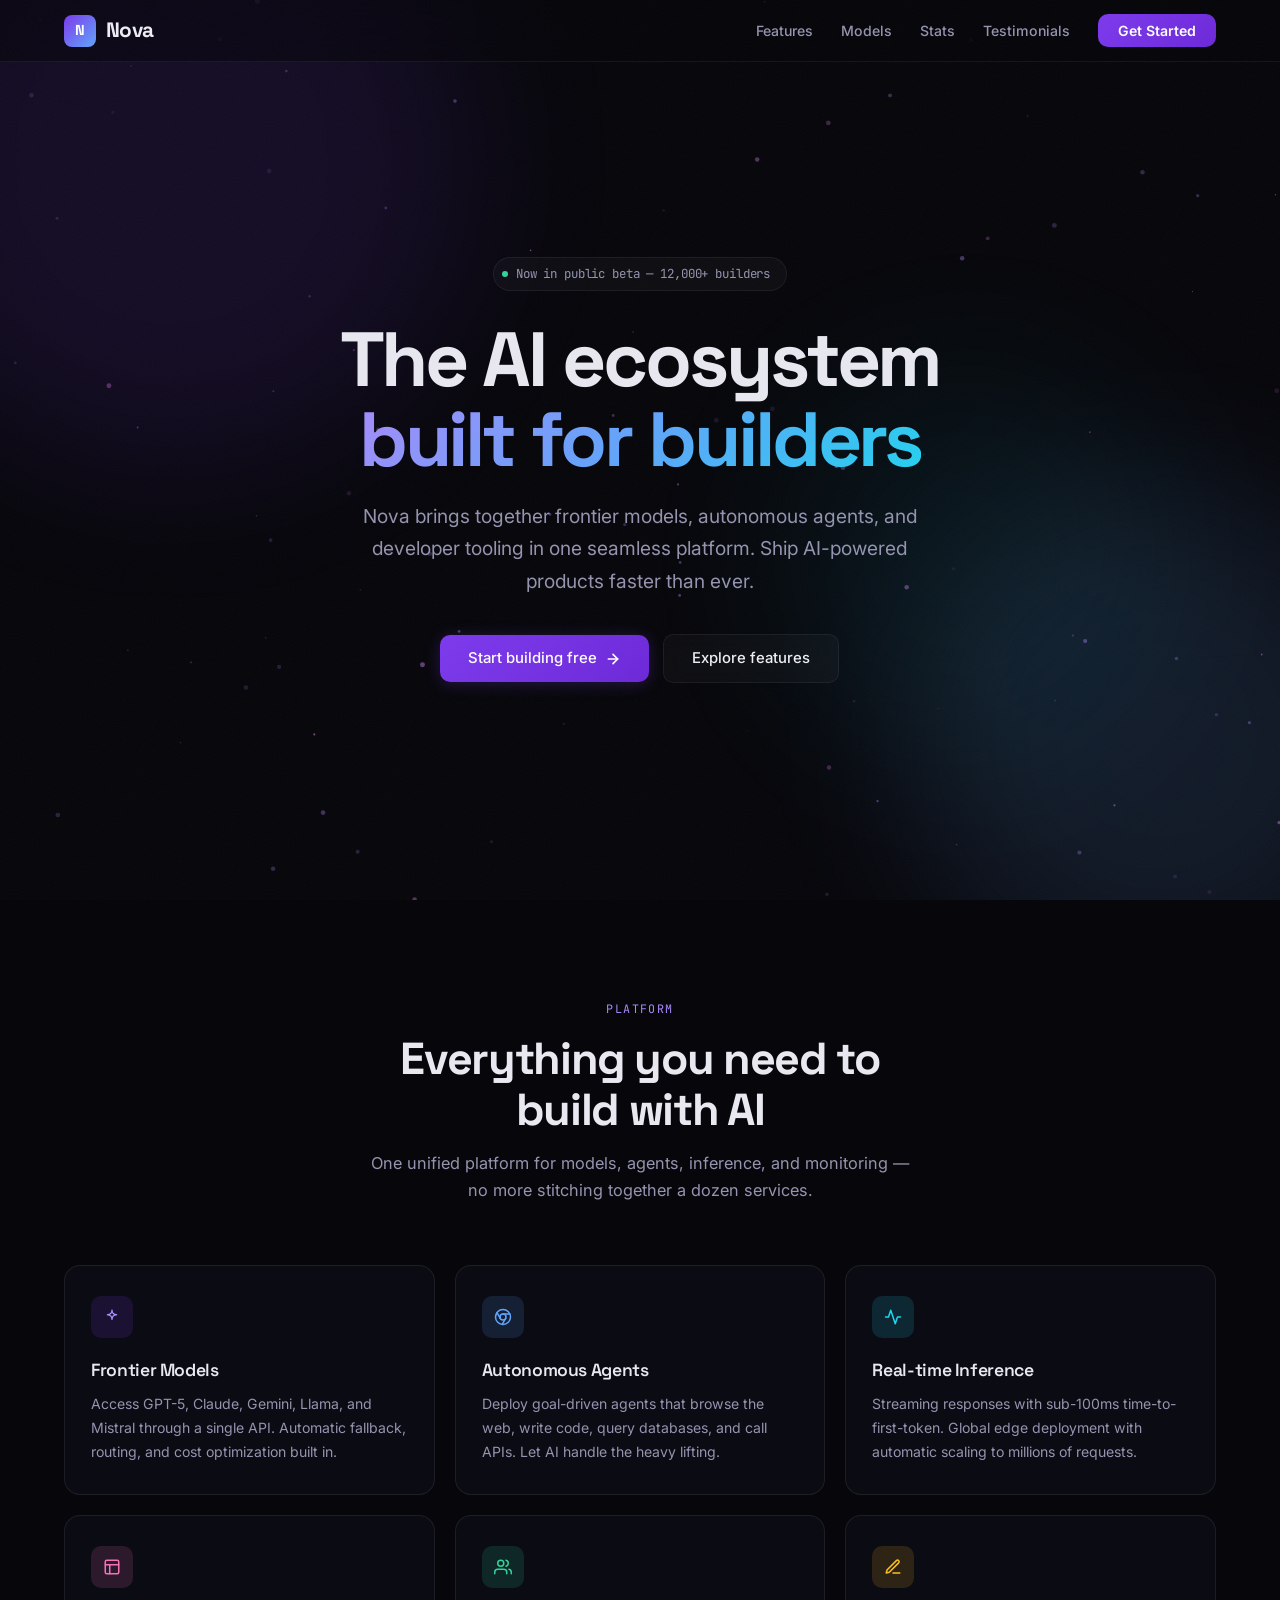
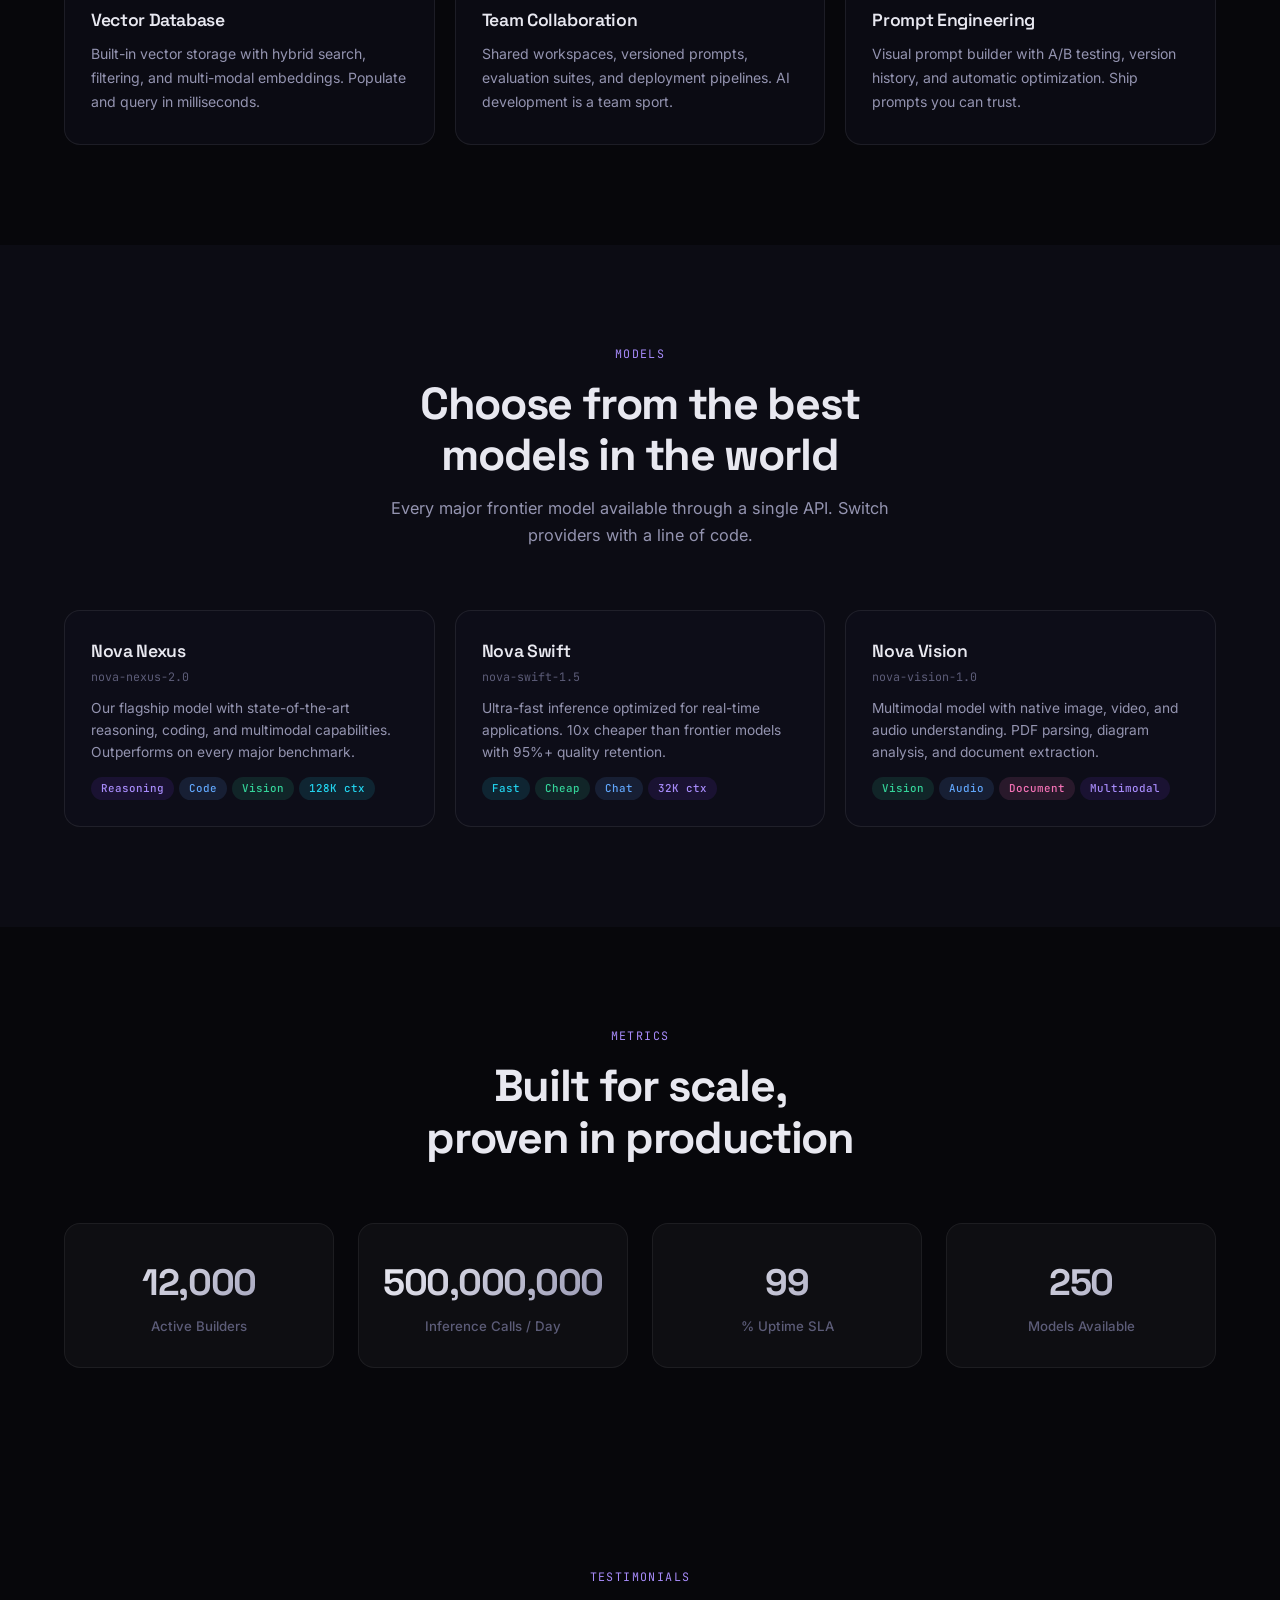
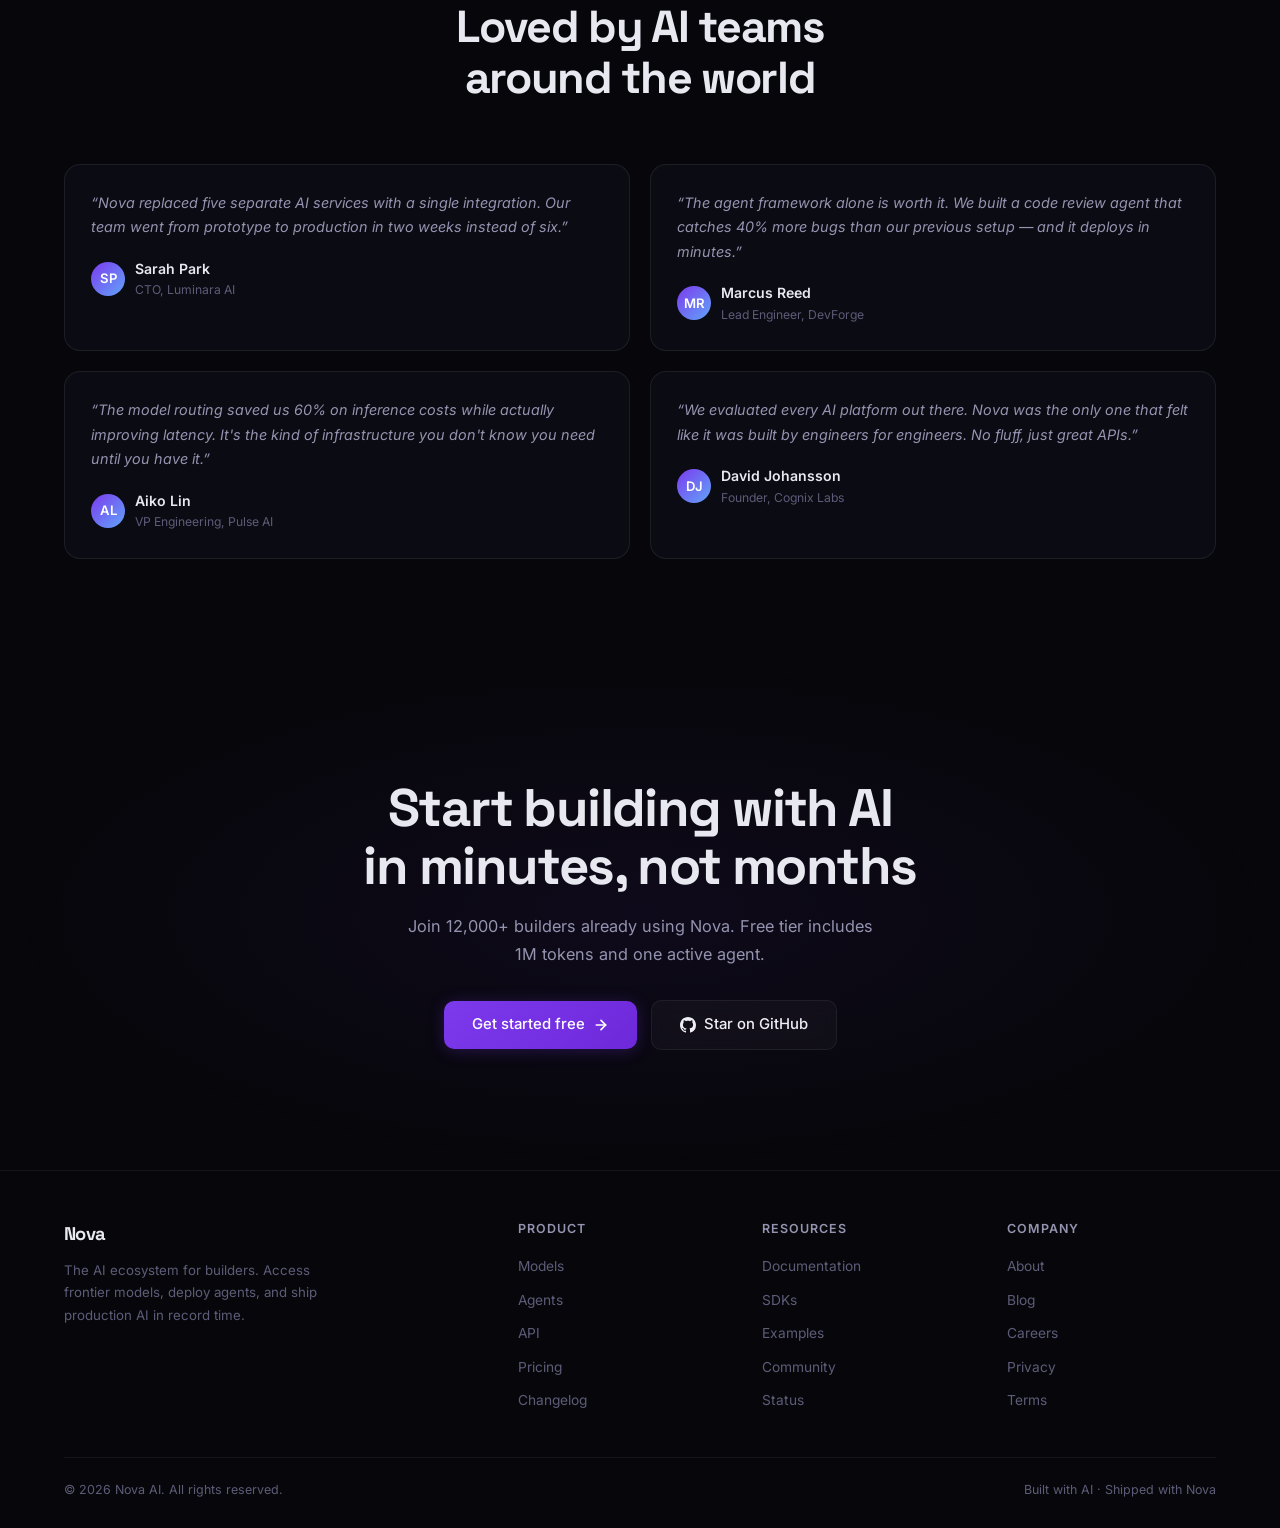
==== commit 21ed9371: "Move Nova AI site from ai-site/ to root for direct serving" ====
--- a/index.html
+++ b/index.html
@@ -3,305 +3,595 @@
 <head>
 <meta charset="UTF-8">
 <meta name="viewport" content="width=device-width, initial-scale=1.0">
-<title>Hatcher</title>
-<link href="https://fonts.googleapis.com/css2?family=Nunito:wght@400;700&display=swap" rel="stylesheet">
+<title>Nova AI — The Intelligence Platform</title>
+<link href="https://fonts.googleapis.com/css2?family=Inter:wght@300;400;500;600;700&family=JetBrains+Mono:wght@400;500&family=Space+Grotesk:wght@400;500;600;700&display=swap" rel="stylesheet">
 <style>
-* { margin: 0; padding: 0; box-sizing: border-box; }
-html, body { width: 100%; height: 100%; overflow: hidden; background: #0a0e27; font-family: 'Nunito', sans-serif; }
-
-/* AI site iframe — sits behind overlay, invisible until egg */
-#ai-frame {
-  position: fixed; inset: 0; z-index: 0;
-  width: 100%; height: 100%;
-  border: none;
-  opacity: 0;
-  transition: opacity 0.8s ease 0.4s;
-  pointer-events: none;
-}
-#ai-frame.visible { opacity: 1; pointer-events: auto; }
-
-/* The single overlay that completely covers the AI site */
-#overlay {
-  position: fixed; inset: 0; z-index: 10;
-  background: #fff;
-  overflow: hidden;
-}
-body.dark #overlay { background: #2a2a2a; }
-
-/* When split happens, the overlay gets two children clipped to each half */
-#overlay .split-half {
-  position: absolute;
-  top: 0;
-  width: 50%;
-  height: 100%;
-  transition: transform 1.2s cubic-bezier(0.77, 0, 0.18, 1);
-  overflow: hidden;
-  background: inherit;
-}
-#overlay .split-left  { left: 0; }
-#overlay .split-right { left: 50%; }
-body.split #overlay .split-left  { transform: translateX(-100%); }
-body.split #overlay .split-right { transform: translateX(100%); }
-body.split #overlay { pointer-events: none; }
-
-/* The canvas lives in the overlay directly */
-#overlay canvas {
-  position: absolute; top: 0; left: 0; width: 100%; height: 100%;
-  z-index: 2; pointer-events: none;
-}
-#overlay canvas.active { pointer-events: auto; }
-
-/* Text centered in the overlay */
-#scene-text {
-  position: absolute; top: 50%; left: 50%; transform: translate(-50%, -50%);
-  z-index: 1; text-align: center; pointer-events: none;
-}
-h1 { font-size: clamp(2rem, 6vw, 4.5rem); font-weight: 700; color: #222; display: inline-block; white-space: nowrap; transition: color 0.4s; }
-body.dark h1 { color: #fff; }
-#casual { animation: wobble 3s ease-in-out infinite; display: inline; }
-#pro { opacity: 0; display: none; }
-#pro .glow { text-shadow: 0 0 30px rgba(99,102,241,0.25); }
-.letter { display: inline-block; transition: opacity 0.3s; }
-@keyframes wobble { 0%,100%{transform:translateY(0)rotate(0deg)} 25%{transform:translateY(-4px)rotate(-0.5deg)} 75%{transform:translateY(4px)rotate(0.5deg)} }
-
-#hint {
-  position: absolute; bottom: 8%; left: 50%; transform: translateX(-50%);
-  z-index: 1; font-size: 0.9rem; color: #aaa;
-  animation: pulse 2s ease-in-out infinite; pointer-events: none; white-space: nowrap;
-}
-body.dark #hint { color: #666; }
-@keyframes pulse { 0%,100%{opacity:0.4} 50%{opacity:1} }
-
-#darkBtn {
-  position: fixed; top: 20px; right: 20px; z-index: 20;
-  width: 44px; height: 44px; border-radius: 50%;
-  border: 2px solid #ccc; background: #fff; color: #333;
-  font-size: 1.2rem; cursor: pointer;
-  display: flex; align-items: center; justify-content: center;
-  transition: all 0.3s;
-}
-body.dark #darkBtn { background: #444; border-color: #666; color: #fff; }
-body.split #darkBtn { display: none; }
-
-#egg-counter {
-  position: fixed; top: 20px; left: 20px; z-index: 20;
-  background: rgba(0,0,0,0.65); color: #fff;
-  padding: 6px 14px; border-radius: 20px;
-  font-size: 0.8rem; font-family: 'Nunito', sans-serif;
-  opacity: 0; transition: opacity 0.3s;
-  pointer-events: none; white-space: nowrap;
-}
-#egg-counter.show { opacity: 1; }
-body.split #egg-counter { display: none; }
+/* === RESET & BASE === */
+*,*::before,*::after{margin:0;padding:0;box-sizing:border-box}
+html{scroll-behavior:smooth}
+body{
+  font-family:'Inter',system-ui,-apple-system,sans-serif;
+  background:#07070b;color:#e8e8f0;
+  line-height:1.6;overflow-x:hidden;
+  -webkit-font-smoothing:antialiased
+}
+
+/* === CSS VARS === */
+:root{
+  --bg-deep:#07070b;
+  --bg-surface:#0c0c14;
+  --bg-card:rgba(15,15,28,0.55);
+  --bg-glass:rgba(255,255,255,0.03);
+  --bg-glass-hover:rgba(255,255,255,0.06);
+  --border-subtle:rgba(255,255,255,0.06);
+  --border-card:rgba(255,255,255,0.08);
+  --border-accent:rgba(139,92,246,0.3);
+  --text-primary:#eeeef5;
+  --text-secondary:#9494b0;
+  --text-tertiary:#5c5c78;
+  --accent-violet:#7c3aed;
+  --accent-purple:#a78bfa;
+  --accent-blue:#60a5fa;
+  --accent-cyan:#22d3ee;
+  --accent-pink:#f472b6;
+  --accent-emerald:#34d399;
+  --glow-violet:rgba(124,58,237,0.25);
+  --glow-purple:rgba(167,139,250,0.15);
+  --glow-blue:rgba(96,165,250,0.12);
+  --radius-sm:6px;
+  --radius-md:10px;
+  --radius-lg:16px;
+  --radius-xl:24px;
+  --ease-out:cubic-bezier(.22,1,.36,1);
+  --ease-in-out:cubic-bezier(.65,0,.35,1);
+}
+
+/* === NOISE OVERLAY === */
+body::after{
+  content:'';position:fixed;inset:0;pointer-events:none;z-index:9999;
+  opacity:0.03;
+  background-image:url("data:image/svg+xml,%3Csvg viewBox='0 0 256 256' xmlns='http://www.w3.org/2000/svg'%3E%3Cfilter id='n'%3E%3CfeTurbulence type='fractalNoise' baseFrequency='0.9' numOctaves='4' stitchTiles='stitch'/%3E%3C/filter%3E%3Crect width='100%25' height='100%25' filter='url(%23n)'/%3E%3C/svg%3E");
+  background-repeat:repeat;background-size:256px 256px;
+}
+
+/* === AMBIENT ORBS === */
+#orbs{position:fixed;inset:0;z-index:-1;overflow:hidden;pointer-events:none}
+.orb{
+  position:absolute;border-radius:50%;filter:blur(80px);opacity:0.12;
+  animation:orb-drift linear infinite;
+}
+.orb:nth-child(1){width:600px;height:600px;background:var(--accent-violet);top:-15%;left:-10%;animation-duration:30s}
+.orb:nth-child(2){width:500px;height:500px;background:var(--accent-blue);bottom:-10%;right:-10%;animation-duration:40s;animation-direction:reverse}
+.orb:nth-child(3){width:400px;height:400px;background:var(--accent-cyan);top:40%;left:60%;animation-duration:35s;opacity:0.06}
+@keyframes orb-drift{
+  0%{transform:translate(0,0)scale(1)}
+  25%{transform:translate(60px,-40px)scale(1.1)}
+  50%{transform:translate(-30px,60px)scale(0.9)}
+  75%{transform:translate(40px,-20px)scale(1.05)}
+  100%{transform:translate(0,0)scale(1)}
+}
+
+/* === PARTICLE CANVAS === */
+#particles{position:fixed;inset:0;z-index:-1;pointer-events:none}
+
+/* === CONTAINER === */
+.container{max-width:1200px;margin:0 auto;padding:0 24px;position:relative;z-index:1}
+
+/* === NAV === */
+.nav{
+  position:fixed;top:0;left:0;right:0;z-index:100;
+  padding:14px 0;
+  background:rgba(7,7,11,0.6);backdrop-filter:blur(24px)saturate(1.4);
+  -webkit-backdrop-filter:blur(24px)saturate(1.4);
+  border-bottom:1px solid var(--border-subtle);
+}
+.nav .container{display:flex;align-items:center;justify-content:space-between}
+.nav-logo{
+  display:flex;align-items:center;gap:10px;text-decoration:none;
+  font-family:'Space Grotesk',sans-serif;font-weight:700;font-size:1.3rem;
+  color:var(--text-primary);letter-spacing:-0.03em;
+}
+.nav-logo .logo-icon{
+  width:32px;height:32px;
+  background:linear-gradient(135deg,var(--accent-violet),var(--accent-blue));
+  border-radius:8px;display:flex;align-items:center;justify-content:center;
+  font-size:0.9rem;font-weight:700;color:#fff;
+}
+.nav-links{display:flex;align-items:center;gap:28px;list-style:none}
+.nav-links a{
+  text-decoration:none;color:var(--text-secondary);font-size:0.88rem;
+  font-weight:500;transition:color .2s ease;position:relative;
+}
+.nav-links a::after{
+  content:'';position:absolute;bottom:-4px;left:0;width:0;
+  height:1.5px;background:var(--accent-purple);
+  transition:width .3s var(--ease-out);
+}
+.nav-links a:hover{color:var(--text-primary)}
+.nav-links a:hover::after{width:100%}
+.nav-cta{
+  background:linear-gradient(135deg,var(--accent-violet),#6d28d9);
+  color:#fff!important;padding:8px 20px;border-radius:var(--radius-md);
+  font-weight:600!important;transition:transform .2s ease,box-shadow .2s ease!important;
+}
+.nav-cta::after{display:none!important}
+.nav-cta:hover{transform:translateY(-1px);box-shadow:0 4px 20px var(--glow-violet)}
+.nav-toggle{display:none;background:none;border:none;color:var(--text-primary);cursor:pointer;padding:4px}
+
+/* === HERO === */
+.hero{min-height:100vh;display:flex;align-items:center;justify-content:center;padding:120px 0 80px;text-align:center}
+.hero-content{max-width:820px}
+.hero-badge{
+  display:inline-flex;align-items:center;gap:8px;
+  padding:6px 16px 6px 8px;background:var(--bg-glass);
+  border:1px solid var(--border-subtle);border-radius:100px;
+  font-size:0.78rem;color:var(--text-secondary);margin-bottom:28px;
+  font-family:'JetBrains Mono',monospace;letter-spacing:-0.01em;
+}
+.hero-badge .dot{
+  width:6px;height:6px;background:var(--accent-emerald);border-radius:50%;
+  animation:pulse-dot 2s ease-in-out infinite;
+}
+@keyframes pulse-dot{0%,100%{opacity:1}50%{opacity:0.3}}
+.hero-title{
+  font-family:'Space Grotesk',sans-serif;
+  font-size:clamp(2.6rem,7vw,4.8rem);font-weight:700;
+  line-height:1.05;letter-spacing:-0.04em;margin-bottom:20px;
+}
+.hero-title .gradient{
+  background:linear-gradient(135deg,var(--accent-purple),var(--accent-blue),var(--accent-cyan));
+  -webkit-background-clip:text;-webkit-text-fill-color:transparent;background-clip:text;
+}
+.hero-sub{
+  font-size:clamp(1rem,2vw,1.2rem);color:var(--text-secondary);
+  max-width:600px;margin:0 auto 36px;line-height:1.7;
+}
+.hero-actions{display:flex;align-items:center;justify-content:center;gap:14px;flex-wrap:wrap}
+
+/* === BUTTONS === */
+.btn{
+  display:inline-flex;align-items:center;gap:8px;
+  padding:12px 28px;border-radius:var(--radius-md);
+  font-family:'Inter',sans-serif;font-size:0.93rem;font-weight:500;
+  text-decoration:none;cursor:pointer;border:none;
+  transition:all .3s var(--ease-out);position:relative;overflow:hidden;
+}
+.btn-primary{
+  background:linear-gradient(135deg,var(--accent-violet),#6d28d9);
+  color:#fff;box-shadow:0 2px 16px var(--glow-violet);
+}
+.btn-primary:hover{transform:translateY(-2px);box-shadow:0 6px 28px var(--glow-violet)}
+.btn-secondary{
+  background:var(--bg-glass);color:var(--text-primary);
+  border:1px solid var(--border-subtle);backdrop-filter:blur(8px);
+}
+.btn-secondary:hover{background:var(--bg-glass-hover);border-color:rgba(255,255,255,0.12);transform:translateY(-2px)}
+
+/* === SECTIONS === */
+.section{padding:100px 0;position:relative;z-index:1}
+.section-header{text-align:center;margin-bottom:60px}
+.section-label{
+  font-family:'JetBrains Mono',monospace;font-size:0.73rem;
+  text-transform:uppercase;letter-spacing:0.12em;
+  color:var(--accent-purple);margin-bottom:14px;
+}
+.section-title{
+  font-family:'Space Grotesk',sans-serif;
+  font-size:clamp(1.8rem,4vw,2.8rem);font-weight:700;
+  line-height:1.15;letter-spacing:-0.03em;margin-bottom:14px;
+}
+.section-sub{
+  font-size:1.02rem;color:var(--text-secondary);
+  max-width:540px;line-height:1.7;margin:0 auto;
+}
+
+/* === FEATURES GRID === */
+.features{display:grid;grid-template-columns:repeat(3,1fr);gap:20px}
+.feature-card{
+  background:var(--bg-card);border:1px solid var(--border-card);
+  border-radius:var(--radius-lg);padding:30px 26px;
+  transition:all .3s var(--ease-out);position:relative;overflow:hidden;
+}
+.feature-card::before{
+  content:'';position:absolute;top:0;left:0;right:0;height:2px;
+  background:linear-gradient(90deg,transparent,var(--accent-violet),transparent);
+  opacity:0;transition:opacity .3s ease;
+}
+.feature-card:hover{transform:translateY(-4px);border-color:rgba(255,255,255,0.12);background:rgba(18,18,34,.65)}
+.feature-card:hover::before{opacity:1}
+.feature-icon{
+  width:42px;height:42px;border-radius:10px;display:flex;align-items:center;justify-content:center;
+  margin-bottom:18px;font-size:1.1rem;
+}
+.fi-violet{background:rgba(124,58,237,0.14);color:var(--accent-purple)}
+.fi-blue{background:rgba(96,165,250,0.14);color:var(--accent-blue)}
+.fi-cyan{background:rgba(34,211,238,0.14);color:var(--accent-cyan)}
+.fi-pink{background:rgba(244,114,182,0.14);color:var(--accent-pink)}
+.fi-emerald{background:rgba(52,211,153,0.14);color:var(--accent-emerald)}
+.fi-amber{background:rgba(251,191,36,0.14);color:#fbbf24}
+.feature-card h3{
+  font-family:'Space Grotesk',sans-serif;
+  font-size:1.1rem;font-weight:600;margin-bottom:8px;letter-spacing:-0.02em;
+}
+.feature-card p{font-size:0.88rem;color:var(--text-secondary);line-height:1.7}
+
+/* === MODELS === */
+.models-section{background:var(--bg-surface)}
+.models{display:grid;grid-template-columns:repeat(3,1fr);gap:20px}
+.model-card{
+  background:var(--bg-card);border:1px solid var(--border-card);
+  border-radius:var(--radius-lg);padding:26px;
+  transition:all .3s var(--ease-out);
+}
+.model-card:hover{transform:translateY(-3px);border-color:rgba(255,255,255,0.12)}
+.model-name{font-family:'Space Grotesk',sans-serif;font-size:1.1rem;font-weight:600;letter-spacing:-0.02em;margin-bottom:3px}
+.model-version{font-family:'JetBrains Mono',monospace;font-size:0.73rem;color:var(--text-tertiary);margin-bottom:10px}
+.model-desc{font-size:0.86rem;color:var(--text-secondary);line-height:1.6;margin-bottom:14px}
+.model-tags{display:flex;gap:5px;flex-wrap:wrap}
+.model-tag{padding:3px 10px;border-radius:100px;font-size:0.68rem;font-weight:500;font-family:'JetBrains Mono',monospace}
+.mt-violet{background:rgba(124,58,237,0.12);color:var(--accent-purple)}
+.mt-blue{background:rgba(96,165,250,0.12);color:var(--accent-blue)}
+.mt-cyan{background:rgba(34,211,238,0.12);color:var(--accent-cyan)}
+.mt-pink{background:rgba(244,114,182,0.12);color:var(--accent-pink)}
+.mt-emerald{background:rgba(52,211,153,0.12);color:var(--accent-emerald)}
+
+/* === STATS === */
+.stats{display:grid;grid-template-columns:repeat(4,1fr);gap:24px}
+.stat-card{text-align:center;padding:30px 20px;background:var(--bg-glass);border:1px solid var(--border-subtle);border-radius:var(--radius-lg);transition:all .3s var(--ease-out)}
+.stat-card:hover{background:var(--bg-glass-hover);transform:translateY(-2px)}
+.stat-num{
+  font-family:'Space Grotesk',sans-serif;font-size:2.3rem;font-weight:700;
+  letter-spacing:-0.04em;
+  background:linear-gradient(135deg,var(--text-primary),var(--text-secondary));
+  -webkit-background-clip:text;-webkit-text-fill-color:transparent;background-clip:text;
+  margin-bottom:3px;
+}
+.stat-label{font-size:0.83rem;color:var(--text-tertiary);font-weight:500}
+
+/* === TESTIMONIALS === */
+.testimonials{display:grid;grid-template-columns:repeat(2,1fr);gap:20px}
+.testimonial-card{background:var(--bg-card);border:1px solid var(--border-card);border-radius:var(--radius-lg);padding:26px}
+.testimonial-card .quote{font-size:0.9rem;color:var(--text-secondary);line-height:1.7;margin-bottom:18px;font-style:italic}
+.testimonial-card .author{display:flex;align-items:center;gap:10px}
+.testimonial-card .avatar{
+  width:34px;height:34px;border-radius:50%;
+  background:linear-gradient(135deg,var(--accent-violet),var(--accent-blue));
+  display:flex;align-items:center;justify-content:center;
+  font-size:0.82rem;font-weight:600;color:#fff;flex-shrink:0;
+}
+.testimonial-card .author-info{flex:1}
+.testimonial-card .author-name{font-size:0.88rem;font-weight:600}
+.testimonial-card .author-role{font-size:0.76rem;color:var(--text-tertiary)}
+
+/* === CTA === */
+.cta-section{text-align:center;padding:120px 0;position:relative}
+.cta-section::before{
+  content:'';position:absolute;inset:0;
+  background:radial-gradient(ellipse at center,rgba(124,58,237,0.07) 0%,transparent 70%);
+  pointer-events:none;
+}
+.cta-title{font-family:'Space Grotesk',sans-serif;font-size:clamp(2rem,5vw,3.3rem);font-weight:700;letter-spacing:-0.03em;margin-bottom:18px;line-height:1.1}
+.cta-sub{font-size:1.02rem;color:var(--text-secondary);max-width:480px;margin:0 auto 32px;line-height:1.7}
+.cta-actions{display:flex;align-items:center;justify-content:center;gap:14px;flex-wrap:wrap}
+
+/* === FOOTER === */
+.footer{border-top:1px solid var(--border-subtle);padding:48px 0 28px;z-index:1}
+.footer-grid{display:grid;grid-template-columns:2fr 1fr 1fr 1fr;gap:36px;margin-bottom:36px}
+.footer-brand{font-family:'Space Grotesk',sans-serif;font-size:1.15rem;font-weight:700;letter-spacing:-0.03em;margin-bottom:10px}
+.footer-desc{font-size:0.83rem;color:var(--text-tertiary);line-height:1.7;max-width:280px}
+.footer-col h4{font-size:0.78rem;text-transform:uppercase;letter-spacing:0.08em;color:var(--text-secondary);margin-bottom:14px;font-weight:600}
+.footer-col ul{list-style:none}
+.footer-col li{margin-bottom:8px}
+.footer-col a{text-decoration:none;color:var(--text-tertiary);font-size:0.86rem;transition:color .2s ease}
+.footer-col a:hover{color:var(--text-primary)}
+.footer-bottom{display:flex;align-items:center;justify-content:space-between;padding-top:22px;border-top:1px solid var(--border-subtle);font-size:0.78rem;color:var(--text-tertiary)}
+
+/* === REVEAL ANIMATIONS === */
+.reveal{opacity:0;transform:translateY(30px);transition:opacity .7s var(--ease-out),transform .7s var(--ease-out)}
+.reveal.visible{opacity:1;transform:translateY(0)}
+
+/* === RESPONSIVE === */
+@media(max-width:968px){
+  .features{grid-template-columns:repeat(2,1fr)}
+  .models{grid-template-columns:repeat(2,1fr)}
+  .stats{grid-template-columns:repeat(2,1fr)}
+  .footer-grid{grid-template-columns:1fr 1fr}
+}
+@media(max-width:768px){
+  .nav-links{display:none}
+  .nav-toggle{display:block}
+  .nav-links.open{display:flex;flex-direction:column;position:absolute;top:100%;left:0;right:0;background:rgba(7,7,11,0.95);backdrop-filter:blur(24px);padding:24px;gap:18px;border-bottom:1px solid var(--border-subtle)}
+  .hero{padding:100px 0 60px}
+  .section{padding:60px 0}
+  .features{grid-template-columns:1fr}
+  .models{grid-template-columns:1fr}
+  .testimonials{grid-template-columns:1fr}
+  .stats{grid-template-columns:repeat(2,1fr)}
+  .stat-num{font-size:1.9rem}
+  .footer-grid{grid-template-columns:1fr;gap:22px}
+  .footer-bottom{flex-direction:column;gap:10px;text-align:center}
+}
+@media(max-width:480px){
+  .container{padding:0 16px}
+  .stats{grid-template-columns:1fr 1fr}
+  .hero-actions{flex-direction:column;width:100%}
+  .hero-actions .btn{width:100%;justify-content:center}
+}
 </style>
 </head>
 <body>
 
-<div id="egg-counter"></div>
-
-<button id="darkBtn" title="Toggle dark mode">
-<svg width="20" height="20" viewBox="0 0 24 24" fill="none" stroke="currentColor" stroke-width="2"><circle cx="12" cy="12" r="5"/><line x1="12" y1="1" x2="12" y2="3"/><line x1="12" y1="21" x2="12" y2="23"/><line x1="4.22" y1="4.22" x2="5.64" y2="5.64"/><line x1="18.36" y1="18.36" x2="19.78" y2="19.78"/><line x1="1" y1="12" x2="3" y2="12"/><line x1="21" y1="12" x2="23" y2="12"/><line x1="4.22" y1="19.78" x2="5.64" y2="18.36"/><line x1="18.36" y1="5.64" x2="19.78" y2="4.22"/></svg>
-</button>
-
-<!-- AI site as iframe — renders properly with its own CSS/DOM -->
-<iframe id="ai-frame" src="ai-site/index.html"></iframe>
-
-<!-- Single overlay — gets split dynamically on egg trigger -->
-<div id="overlay">
-  <canvas id="canvas"></canvas>
-  <div id="scene-text">
-    <h1>
-      <span id="casual">Hatcher is cool, <span id="iguess"><span class="letter">I</span> <span class="letter">g</span><span class="letter">u</span><span class="letter">e</span><span class="letter">s</span><span class="letter">s</span></span><span id="period">.</span></span>
-      <span id="pro"><span class="glow">Hatcher is cool!</span></span>
-    </h1>
-  </div>
-  <div id="hint">click anywhere</div>
+<div id="orbs">
+  <div class="orb"></div>
+  <div class="orb"></div>
+  <div class="orb"></div>
 </div>
 
+<canvas id="particles"></canvas>
+
+<nav class="nav">
+  <div class="container">
+    <a href="#" class="nav-logo">
+      <div class="logo-icon">N</div>
+      Nova
+    </a>
+    <ul class="nav-links" id="navLinks">
+      <li><a href="#features">Features</a></li>
+      <li><a href="#models">Models</a></li>
+      <li><a href="#stats">Stats</a></li>
+      <li><a href="#testimonials">Testimonials</a></li>
+      <li><a href="#cta" class="nav-cta">Get Started</a></li>
+    </ul>
+    <button class="nav-toggle" aria-label="Toggle navigation" onclick="document.getElementById('navLinks').classList.toggle('open')">
+      <svg width="24" height="24" viewBox="0 0 24 24" fill="none" stroke="currentColor" stroke-width="2" stroke-linecap="round"><line x1="3" y1="6" x2="21" y2="6"/><line x1="3" y1="12" x2="21" y2="12"/><line x1="3" y1="18" x2="21" y2="18"/></svg>
+    </button>
+  </div>
+</nav>
+
+<section class="hero">
+  <div class="container">
+    <div class="hero-content">
+      <div class="hero-badge reveal"><span class="dot"></span> Now in public beta &mdash; 12,000+ builders</div>
+      <h1 class="hero-title reveal">The AI ecosystem<br><span class="gradient">built for builders</span></h1>
+      <p class="hero-sub reveal">Nova brings together frontier models, autonomous agents, and developer tooling in one seamless platform. Ship AI-powered products faster than ever.</p>
+      <div class="hero-actions reveal">
+        <a href="#cta" class="btn btn-primary">Start building free
+          <svg width="16" height="16" viewBox="0 0 24 24" fill="none" stroke="currentColor" stroke-width="2.5" stroke-linecap="round" stroke-linejoin="round"><line x1="5" y1="12" x2="19" y2="12"/><polyline points="12 5 19 12 12 19"/></svg>
+        </a>
+        <a href="#features" class="btn btn-secondary">Explore features</a>
+      </div>
+    </div>
+  </div>
+</section>
+
+<section class="section" id="features">
+  <div class="container">
+    <div class="section-header reveal">
+      <div class="section-label">Platform</div>
+      <h2 class="section-title">Everything you need to<br>build with AI</h2>
+      <p class="section-sub">One unified platform for models, agents, inference, and monitoring — no more stitching together a dozen services.</p>
+    </div>
+    <div class="features">
+      <div class="feature-card reveal">
+        <div class="feature-icon fi-violet"><svg width="18" height="18" viewBox="0 0 24 24" fill="none" stroke="currentColor" stroke-width="2" stroke-linecap="round" stroke-linejoin="round"><path d="M12 3a6 6 0 0 0 6 6 6 6 0 0 0-6 6 6 6 0 0 0-6-6 6 6 0 0 0 6-6Z"/></svg></div>
+        <h3>Frontier Models</h3>
+        <p>Access GPT-5, Claude, Gemini, Llama, and Mistral through a single API. Automatic fallback, routing, and cost optimization built in.</p>
+      </div>
+      <div class="feature-card reveal">
+        <div class="feature-icon fi-blue"><svg width="18" height="18" viewBox="0 0 24 24" fill="none" stroke="currentColor" stroke-width="2" stroke-linecap="round" stroke-linejoin="round"><circle cx="12" cy="12" r="10"/><circle cx="12" cy="12" r="4"/><line x1="21.17" y1="8" x2="12" y2="8"/><line x1="3.95" y1="6.06" x2="8.54" y2="14"/><line x1="10.88" y1="21.94" x2="15.46" y2="14"/></svg></div>
+        <h3>Autonomous Agents</h3>
+        <p>Deploy goal-driven agents that browse the web, write code, query databases, and call APIs. Let AI handle the heavy lifting.</p>
+      </div>
+      <div class="feature-card reveal">
+        <div class="feature-icon fi-cyan"><svg width="18" height="18" viewBox="0 0 24 24" fill="none" stroke="currentColor" stroke-width="2" stroke-linecap="round" stroke-linejoin="round"><polyline points="22 12 18 12 15 21 9 3 6 12 2 12"/></svg></div>
+        <h3>Real-time Inference</h3>
+        <p>Streaming responses with sub-100ms time-to-first-token. Global edge deployment with automatic scaling to millions of requests.</p>
+      </div>
+      <div class="feature-card reveal">
+        <div class="feature-icon fi-pink"><svg width="18" height="18" viewBox="0 0 24 24" fill="none" stroke="currentColor" stroke-width="2" stroke-linecap="round" stroke-linejoin="round"><rect x="3" y="3" width="18" height="18" rx="2" ry="2"/><line x1="3" y1="9" x2="21" y2="9"/><line x1="9" y1="21" x2="9" y2="9"/></svg></div>
+        <h3>Vector Database</h3>
+        <p>Built-in vector storage with hybrid search, filtering, and multi-modal embeddings. Populate and query in milliseconds.</p>
+      </div>
+      <div class="feature-card reveal">
+        <div class="feature-icon fi-emerald"><svg width="18" height="18" viewBox="0 0 24 24" fill="none" stroke="currentColor" stroke-width="2" stroke-linecap="round" stroke-linejoin="round"><path d="M17 21v-2a4 4 0 0 0-4-4H5a4 4 0 0 0-4 4v2"/><circle cx="9" cy="7" r="4"/><path d="M23 21v-2a4 4 0 0 0-3-3.87"/><path d="M16 3.13a4 4 0 0 1 0 7.75"/></svg></div>
+        <h3>Team Collaboration</h3>
+        <p>Shared workspaces, versioned prompts, evaluation suites, and deployment pipelines. AI development is a team sport.</p>
+      </div>
+      <div class="feature-card reveal">
+        <div class="feature-icon fi-amber"><svg width="18" height="18" viewBox="0 0 24 24" fill="none" stroke="currentColor" stroke-width="2" stroke-linecap="round" stroke-linejoin="round"><path d="M12 20h9"/><path d="M16.5 3.5a2.12 2.12 0 0 1 3 3L7 19l-4 1 1-4Z"/></svg></div>
+        <h3>Prompt Engineering</h3>
+        <p>Visual prompt builder with A/B testing, version history, and automatic optimization. Ship prompts you can trust.</p>
+      </div>
+    </div>
+  </div>
+</section>
+
+<section class="section models-section" id="models">
+  <div class="container">
+    <div class="section-header reveal">
+      <div class="section-label">Models</div>
+      <h2 class="section-title">Choose from the best<br>models in the world</h2>
+      <p class="section-sub">Every major frontier model available through a single API. Switch providers with a line of code.</p>
+    </div>
+    <div class="models">
+      <div class="model-card reveal">
+        <div class="model-name">Nova Nexus</div>
+        <div class="model-version">nova-nexus-2.0</div>
+        <div class="model-desc">Our flagship model with state-of-the-art reasoning, coding, and multimodal capabilities. Outperforms on every major benchmark.</div>
+        <div class="model-tags">
+          <span class="model-tag mt-violet">Reasoning</span>
+          <span class="model-tag mt-blue">Code</span>
+          <span class="model-tag mt-emerald">Vision</span>
+          <span class="model-tag mt-cyan">128K ctx</span>
+        </div>
+      </div>
+      <div class="model-card reveal">
+        <div class="model-name">Nova Swift</div>
+        <div class="model-version">nova-swift-1.5</div>
+        <div class="model-desc">Ultra-fast inference optimized for real-time applications. 10x cheaper than frontier models with 95%+ quality retention.</div>
+        <div class="model-tags">
+          <span class="model-tag mt-cyan">Fast</span>
+          <span class="model-tag mt-emerald">Cheap</span>
+          <span class="model-tag mt-blue">Chat</span>
+          <span class="model-tag mt-violet">32K ctx</span>
+        </div>
+      </div>
+      <div class="model-card reveal">
+        <div class="model-name">Nova Vision</div>
+        <div class="model-version">nova-vision-1.0</div>
+        <div class="model-desc">Multimodal model with native image, video, and audio understanding. PDF parsing, diagram analysis, and document extraction.</div>
+        <div class="model-tags">
+          <span class="model-tag mt-emerald">Vision</span>
+          <span class="model-tag mt-blue">Audio</span>
+          <span class="model-tag mt-pink">Document</span>
+          <span class="model-tag mt-violet">Multimodal</span>
+        </div>
+      </div>
+    </div>
+  </div>
+</section>
+
+<section class="section" id="stats">
+  <div class="container">
+    <div class="section-header reveal">
+      <div class="section-label">Metrics</div>
+      <h2 class="section-title">Built for scale,<br>proven in production</h2>
+    </div>
+    <div class="stats">
+      <div class="stat-card reveal"><div class="stat-num" data-target="12000">0</div><div class="stat-label">Active Builders</div></div>
+      <div class="stat-card reveal"><div class="stat-num" data-target="500000000">0</div><div class="stat-label">Inference Calls / Day</div></div>
+      <div class="stat-card reveal"><div class="stat-num" data-target="99">0</div><div class="stat-label">% Uptime SLA</div></div>
+      <div class="stat-card reveal"><div class="stat-num" data-target="250">0</div><div class="stat-label">Models Available</div></div>
+    </div>
+  </div>
+</section>
+
+<section class="section" id="testimonials">
+  <div class="container">
+    <div class="section-header reveal">
+      <div class="section-label">Testimonials</div>
+      <h2 class="section-title">Loved by AI teams<br>around the world</h2>
+    </div>
+    <div class="testimonials">
+      <div class="testimonial-card reveal">
+        <div class="quote">&ldquo;Nova replaced five separate AI services with a single integration. Our team went from prototype to production in two weeks instead of six.&rdquo;</div>
+        <div class="author"><div class="avatar">SP</div><div class="author-info"><div class="author-name">Sarah Park</div><div class="author-role">CTO, Luminara AI</div></div></div>
+      </div>
+      <div class="testimonial-card reveal">
+        <div class="quote">&ldquo;The agent framework alone is worth it. We built a code review agent that catches 40% more bugs than our previous setup — and it deploys in minutes.&rdquo;</div>
+        <div class="author"><div class="avatar">MR</div><div class="author-info"><div class="author-name">Marcus Reed</div><div class="author-role">Lead Engineer, DevForge</div></div></div>
+      </div>
+      <div class="testimonial-card reveal">
+        <div class="quote">&ldquo;The model routing saved us 60% on inference costs while actually improving latency. It's the kind of infrastructure you don't know you need until you have it.&rdquo;</div>
+        <div class="author"><div class="avatar">AL</div><div class="author-info"><div class="author-name">Aiko Lin</div><div class="author-role">VP Engineering, Pulse AI</div></div></div>
+      </div>
+      <div class="testimonial-card reveal">
+        <div class="quote">&ldquo;We evaluated every AI platform out there. Nova was the only one that felt like it was built by engineers for engineers. No fluff, just great APIs.&rdquo;</div>
+        <div class="author"><div class="avatar">DJ</div><div class="author-info"><div class="author-name">David Johansson</div><div class="author-role">Founder, Cognix Labs</div></div></div>
+      </div>
+    </div>
+  </div>
+</section>
+
+<section class="cta-section" id="cta">
+  <div class="container">
+    <h2 class="cta-title reveal">Start building with AI<br>in minutes, not months</h2>
+    <p class="cta-sub reveal">Join 12,000+ builders already using Nova. Free tier includes 1M tokens and one active agent.</p>
+    <div class="cta-actions reveal">
+      <a href="#" class="btn btn-primary">Get started free
+        <svg width="16" height="16" viewBox="0 0 24 24" fill="none" stroke="currentColor" stroke-width="2.5" stroke-linecap="round" stroke-linejoin="round"><line x1="5" y1="12" x2="19" y2="12"/><polyline points="12 5 19 12 12 19"/></svg>
+      </a>
+      <a href="https://github.com" class="btn btn-secondary" target="_blank" rel="noopener">
+        <svg width="16" height="16" viewBox="0 0 24 24" fill="currentColor"><path d="M12 0C5.37 0 0 5.37 0 12c0 5.31 3.435 9.795 8.205 11.385.6.105.825-.255.825-.57 0-.285-.015-1.23-.015-2.235-3.015.555-3.795-.735-4.035-1.41-.135-.345-.72-1.41-1.23-1.695-.42-.225-1.02-.78-.015-.795.945-.015 1.62.87 1.845 1.23 1.08 1.815 2.805 1.305 3.495.99.105-.78.42-1.305.765-1.605-2.67-.3-5.46-1.335-5.46-5.925 0-1.305.465-2.385 1.23-3.225-.12-.3-.54-1.53.12-3.18 0 0 1.005-.315 3.3 1.23.96-.27 1.98-.405 3-.405s2.04.135 3 .405c2.295-1.56 3.3-1.23 3.3-1.23.66 1.65.24 2.88.12 3.18.765.84 1.23 1.905 1.23 3.225 0 4.605-2.805 5.625-5.475 5.925.435.375.81 1.095.81 2.22 0 1.605-.015 2.895-.015 3.3 0 .315.225.69.825.57A12.02 12.02 0 0 0 24 12c0-6.63-5.37-12-12-12z"/></svg>
+        Star on GitHub
+      </a>
+    </div>
+  </div>
+</section>
+
+<footer class="footer">
+  <div class="container">
+    <div class="footer-grid">
+      <div><div class="footer-brand">Nova</div><p class="footer-desc">The AI ecosystem for builders. Access frontier models, deploy agents, and ship production AI in record time.</p></div>
+      <div class="footer-col"><h4>Product</h4><ul><li><a href="#">Models</a></li><li><a href="#">Agents</a></li><li><a href="#">API</a></li><li><a href="#">Pricing</a></li><li><a href="#">Changelog</a></li></ul></div>
+      <div class="footer-col"><h4>Resources</h4><ul><li><a href="#">Documentation</a></li><li><a href="#">SDKs</a></li><li><a href="#">Examples</a></li><li><a href="#">Community</a></li><li><a href="#">Status</a></li></ul></div>
+      <div class="footer-col"><h4>Company</h4><ul><li><a href="#">About</a></li><li><a href="#">Blog</a></li><li><a href="#">Careers</a></li><li><a href="#">Privacy</a></li><li><a href="#">Terms</a></li></ul></div>
+    </div>
+    <div class="footer-bottom"><span>&copy; 2026 Nova AI. All rights reserved.</span><span>Built with AI &middot; Shipped with Nova</span></div>
+  </div>
+</footer>
+
 <script>
-// ===== HATCHER PHYSICS (single canvas, single scene) =====
-const canvas = document.getElementById('canvas');
-const ctx = canvas.getContext('2d');
-const hint = document.getElementById('hint');
-const casual = document.getElementById('casual');
-const pro = document.getElementById('pro');
-const iguess = document.getElementById('iguess');
-const period = document.getElementById('period');
-const darkBtn = document.getElementById('darkBtn');
-
-let W, H, dpr;
-let particles = [];
-let dragging = null, dragOffX = 0, dragOffY = 0;
-let activated = false;
-let prevPointer = null, prevTime = 0, throwVx = 0, throwVy = 0;
-
-const COLORS = ['#f472b6','#a78bfa','#60a5fa','#34d399','#fbbf24','#fb923c','#f87171','#c084fc','#22d3ee','#e879f9'];
-
-function resize() {
-  dpr = window.devicePixelRatio || 1;
-  W = window.innerWidth; H = window.innerHeight;
-  canvas.width = W * dpr; canvas.height = H * dpr;
-  ctx.setTransform(dpr, 0, 0, dpr, 0, 0);
-}
-resize();
-window.addEventListener('resize', resize);
-
-class Ball {
-  constructor(x, y, vx, vy, r, color) {
-    this.x = x; this.y = y; this.vx = vx; this.vy = vy; this.r = r; this.color = color; this.grounded = false;
+(function(){
+'use strict';
+
+// === PARTICLE CANVAS ===
+const pc = document.getElementById('particles');
+if(pc){
+  const ctx=pc.getContext('2d');
+  let pts=[], mx=0, my=0, aid;
+  function resize(){pc.width=innerWidth;pc.height=innerHeight;createPts()}
+  function createPts(){
+    pts=[];const n=Math.min(Math.floor(pc.width*pc.height/12000),100);
+    for(let i=0;i<n;i++)pts.push({x:Math.random()*pc.width,y:Math.random()*pc.height,vx:(Math.random()-0.5)*0.3,vy:(Math.random()-0.5)*0.3,size:Math.random()*2+0.5,op:Math.random()*0.4+0.1,hue:Math.random()*60+240});
   }
-  update(dt) {
-    if (this === dragging) return;
-    this.vy += 1200 * dt;
-    this.x += this.vx * dt; this.y += this.vy * dt;
-    this.vx *= 0.998;
-    if (this.y+this.r>H) { this.y=H-this.r; this.vy*=-0.5; this.vx*=0.85; if(Math.abs(this.vy)<30)this.vy=0; }
-    if (this.y-this.r<0) { this.y=this.r; this.vy*=-0.5; }
-    if (this.x-this.r<0) { this.x=this.r; this.vx*=-0.7; }
-    if (this.x+this.r>W) { this.x=W-this.r; this.vx*=-0.7; }
+  function draw(){
+    ctx.clearRect(0,0,pc.width,pc.height);
+    pts.forEach(p=>{
+      p.x+=p.vx;p.y+=p.vy;
+      if(p.x<0)p.x=pc.width;if(p.x>pc.width)p.x=0;if(p.y<0)p.y=pc.height;if(p.y>pc.height)p.y=0;
+      const dx=mx-p.x,dy=my-p.y,dist=Math.hypot(dx,dy);
+      if(dist<150){p.x-=dx*0.003;p.y-=dy*0.003;}
+      ctx.beginPath();ctx.arc(p.x,p.y,p.size,0,Math.PI*2);
+      ctx.fillStyle=`hsla(${p.hue},70%,70%,${p.op})`;ctx.fill();
+    });
+    for(let i=0;i<pts.length;i++)for(let j=i+1;j<pts.length;j++){
+      const dx=pts[i].x-pts[j].x,dy=pts[i].y-pts[j].y,d=Math.hypot(dx,dy);
+      if(d<120){ctx.beginPath();ctx.moveTo(pts[i].x,pts[i].y);ctx.lineTo(pts[j].x,pts[j].y);ctx.strokeStyle=`rgba(167,139,250,${0.05*(1-d/120)})`;ctx.lineWidth=0.5;ctx.stroke();}
+    }
+    aid=requestAnimationFrame(draw);
   }
-  draw() {
-    ctx.beginPath(); ctx.arc(this.x, this.y, this.r, 0, Math.PI*2); ctx.fillStyle=this.color; ctx.fill();
-    ctx.beginPath(); ctx.arc(this.x-this.r*0.25, this.y-this.r*0.25, this.r*0.35, 0, Math.PI*2); ctx.fillStyle='rgba(255,255,255,0.35)'; ctx.fill();
-  }
-}
-
-function collide() {
-  for(let i=0;i<particles.length;i++) for(let j=i+1;j<particles.length;j++) {
-    const a=particles[i],b=particles[j],dx=b.x-a.x,dy=b.y-a.y,d=Math.sqrt(dx*dx+dy*dy),md=a.r+b.r;
-    if(d<md&&d>0){const nx=dx/d,ny=dy/d,o=md-d;
-      a.x-=nx*o*0.5;a.y-=ny*o*0.5;b.x+=nx*o*0.5;b.y+=ny*o*0.5;
-      const rvx=a.vx-b.vx,rvy=a.vy-b.vy,dot=rvx*nx+rvy*ny;
-      if(dot>0){a.vx-=dot*nx*0.5;a.vy-=dot*ny*0.5;b.vx+=dot*nx*0.5;b.vy+=dot*ny*0.5;}
+  resize();addEventListener('resize',resize);
+  addEventListener('mousemove',e=>{mx=e.clientX;my=e.clientY});
+  draw();
+}
+
+// === SCROLL REVEAL ===
+const observer=new IntersectionObserver(entries=>{
+  entries.forEach(e=>{if(e.isIntersecting){e.target.classList.add('visible');observer.unobserve(e.target)}});
+},{threshold:0.1,rootMargin:'0px 0px -40px 0px'});
+document.querySelectorAll('.reveal').forEach(el=>observer.observe(el));
+
+// === ANIMATED COUNTERS ===
+const counterObserver=new IntersectionObserver(entries=>{
+  entries.forEach(e=>{
+    if(!e.isIntersecting)return;
+    const el=e.target;const target=parseInt(el.dataset.target,10)||0;
+    if(!target)return;
+    let cur=0;const dur=2000,step=Math.max(1,Math.floor(target/60));
+    const start=performance.now();
+    function update(now){
+      const p=Math.min((now-start)/dur,1),eased=1-Math.pow(1-p,3);
+      cur=Math.floor(eased*target);
+      el.textContent=cur.toLocaleString();
+      if(p<1)requestAnimationFrame(update);
+      else el.textContent=target.toLocaleString();
     }
-  }
-}
-
-function burst(x,y,n){for(let i=0;i<n;i++){const a=Math.random()*Math.PI*2,s=80+Math.random()*350;particles.push(new Ball(x,y,Math.cos(a)*s,Math.sin(a)*s-200,5+Math.random()*12,COLORS[Math.floor(Math.random()*COLORS.length)]));}}
-
-function activate(){
-  if(activated)return;activated=true;
-  hint.style.transition='opacity 0.5s';hint.style.opacity='0';setTimeout(()=>hint.style.display='none',500);
-  const ls=iguess.querySelectorAll('.letter');let d=0;
-  ls.forEach(el=>{setTimeout(()=>{const r=el.getBoundingClientRect();burst(r.left+r.width/2,r.top+r.height/2,5+Math.random()*4|0);el.style.opacity='0';},d);d+=100;});
-  setTimeout(()=>{period.style.transition='opacity 0.3s';period.style.opacity='0';},d);
-  setTimeout(()=>{casual.style.transition='opacity 0.4s';casual.style.opacity='0';
-    setTimeout(()=>{casual.style.display='none';pro.style.display='inline';requestAnimationFrame(()=>{pro.style.transition='opacity 0.6s';pro.style.opacity='1';});},400);},d+200);
-  canvas.classList.add('active');
-}
-
-function gp(e){return e.touches?{x:e.touches[0].clientX,y:e.touches[0].clientY}:{x:e.clientX,y:e.clientY};}
-
-function onDown(e){
-  if(!activated){activate();return;}const p=gp(e);
-  for(let i=particles.length-1;i>=0;i--){const b=particles[i],dx=p.x-b.x,dy=p.y-b.y;
-    if(dx*dx+dy*dy<b.r*b.r*2.5){dragging=b;dragOffX=dx;dragOffY=dy;prevPointer={x:p.x,y:p.y};prevTime=performance.now();throwVx=0;throwVy=0;e.preventDefault();return;}}
-}
-function onMove(e){
-  if(!dragging)return;const p=gp(e),n=performance.now(),dt=Math.min((n-prevTime)/1000,0.1);
-  if(dt>0.001){throwVx=(p.x-prevPointer.x)/dt;throwVy=(p.y-prevPointer.y)/dt;}
-  prevPointer={x:p.x,y:p.y};prevTime=n;dragging.x=p.x-dragOffX;dragging.y=p.y-dragOffY;e.preventDefault();
-}
-function onUp(e){if(dragging){dragging.vx=throwVx*0.25;dragging.vy=throwVy*0.25;dragging=null;throwVx=0;throwVy=0;}}
-
-canvas.addEventListener('mousedown',onDown);
-canvas.addEventListener('mousemove',onMove);
-canvas.addEventListener('mouseup',onUp);
-canvas.addEventListener('touchstart',onDown,{passive:false});
-canvas.addEventListener('touchend',onUp);
-
-document.getElementById('overlay').addEventListener('click',e=>{if(!activated)activate();});
-
-let lt=performance.now();
-function loop(n){const dt=Math.min((n-lt)/1000,0.05);lt=n;
-  ctx.clearRect(0,0,W,H);for(const p of particles)p.update(dt);collide();for(const p of particles)p.draw();
-  animId = requestAnimationFrame(loop);
-}
-animId = requestAnimationFrame(loop);
-
-darkBtn.addEventListener('click',e=>{e.stopPropagation();document.body.classList.toggle('dark');});
-
-// ===== EASTER EGG: click 5x then Shift+A =====
-let clickCount = 0;
-const eggBadge = document.getElementById('egg-counter');
-
-document.addEventListener('click', () => {
-  if (document.body.classList.contains('split')) return;
-  clickCount++;
-  eggBadge.textContent = clickCount + ' / 5';
-  eggBadge.classList.add('show');
-  clearTimeout(window._et);
-  if (clickCount < 5) {
-    window._et = setTimeout(() => eggBadge.classList.remove('show'), 1500);
-  } else {
-    eggBadge.textContent = '\u2713 5 / 5 \u2014 hold Shift + press A';
-    window._et = setTimeout(() => eggBadge.classList.remove('show'), 2500);
-  }
-}, true);
-
-document.addEventListener('keydown', function(e) {
-  if (clickCount < 5 || !e.shiftKey || (e.key !== 'a' && e.key !== 'A')) return;
-
-  // Freeze the current canvas frame
-  const imageData = ctx.getImageData(0, 0, canvas.width, canvas.height);
-
-  // Stop the animation loop
-  if (animId) cancelAnimationFrame(animId);
-
-  // Split the overlay into two clipped halves
-  const overlay = document.getElementById('overlay');
-  const bodyRect = overlay.getBoundingClientRect();
-  const isDark = document.body.classList.contains('dark');
-
-  // Capture DOM nodes before clearing
-  const textNode = document.getElementById('scene-text').cloneNode(true);
-  const hintNode = document.getElementById('hint').cloneNode(true);
-
-  overlay.innerHTML = '';
-
-  // Create left and right halves
-  for (const side of ['left', 'right']) {
-    const half = document.createElement('div');
-    half.className = 'split-half split-' + side;
-
-    // Canvas with frozen pixels
-    const cv = document.createElement('canvas');
-    cv.width = canvas.width;
-    cv.height = canvas.height;
-    const cctx = cv.getContext('2d');
-    cctx.putImageData(imageData, 0, 0);
-    cv.style.cssText = 'position:absolute;top:0;width:100%;height:100%;z-index:2;pointer-events:none;';
-
-    // Text clone
-    const txt = textNode.cloneNode(true);
-    txt.style.cssText = 'position:absolute;top:50%;z-index:1;text-align:center;pointer-events:none;width:100%;';
-    // Fix left-alignment: the text was centered in viewport, now each half is 50% wide
-    txt.style.left = '0';
-
-    // Hint clone
-    const hnt = hintNode.cloneNode(true);
-    hnt.style.cssText = 'position:absolute;bottom:8%;z-index:1;pointer-events:none;white-space:nowrap;text-align:center;width:100%;left:0;';
-    hnt.style.animation = 'pulse 2s ease-in-out infinite';
-
-    // Wrap everything in a 200%-width inner div that gets clipped to 50%
-    const inner = document.createElement('div');
-    inner.style.cssText = 'position:absolute;top:0;width:200%;height:100%;' +
-      (side === 'left' ? 'left:0;clip-path:inset(0 50% 0 0);' : 'left:-100%;clip-path:inset(0 0 0 50%);');
-
-    inner.appendChild(cv);
-    inner.appendChild(txt);
-    inner.appendChild(hnt);
-
-    half.appendChild(inner);
-    half.style.background = isDark ? '#2a2a2a' : '#fff';
-
-    overlay.appendChild(half);
-  }
-
-  // Show AI iframe
-  document.getElementById('ai-frame').classList.add('visible');
-  document.body.classList.add('split');
+    requestAnimationFrame(update);
+    counterObserver.unobserve(el);
+  });
+},{threshold:0.5});
+document.querySelectorAll('.stat-num').forEach(el=>counterObserver.observe(el));
+
+// === SMOOTH SCROLL ===
+document.querySelectorAll('a[href^="#"]').forEach(a=>{
+  a.addEventListener('click',e=>{
+    const t=document.querySelector(a.getAttribute('href'));
+    if(t){e.preventDefault();t.scrollIntoView({behavior:'smooth',block:'start'})}
+  });
 });
+
+})();
 </script>
 </body>
 </html>
